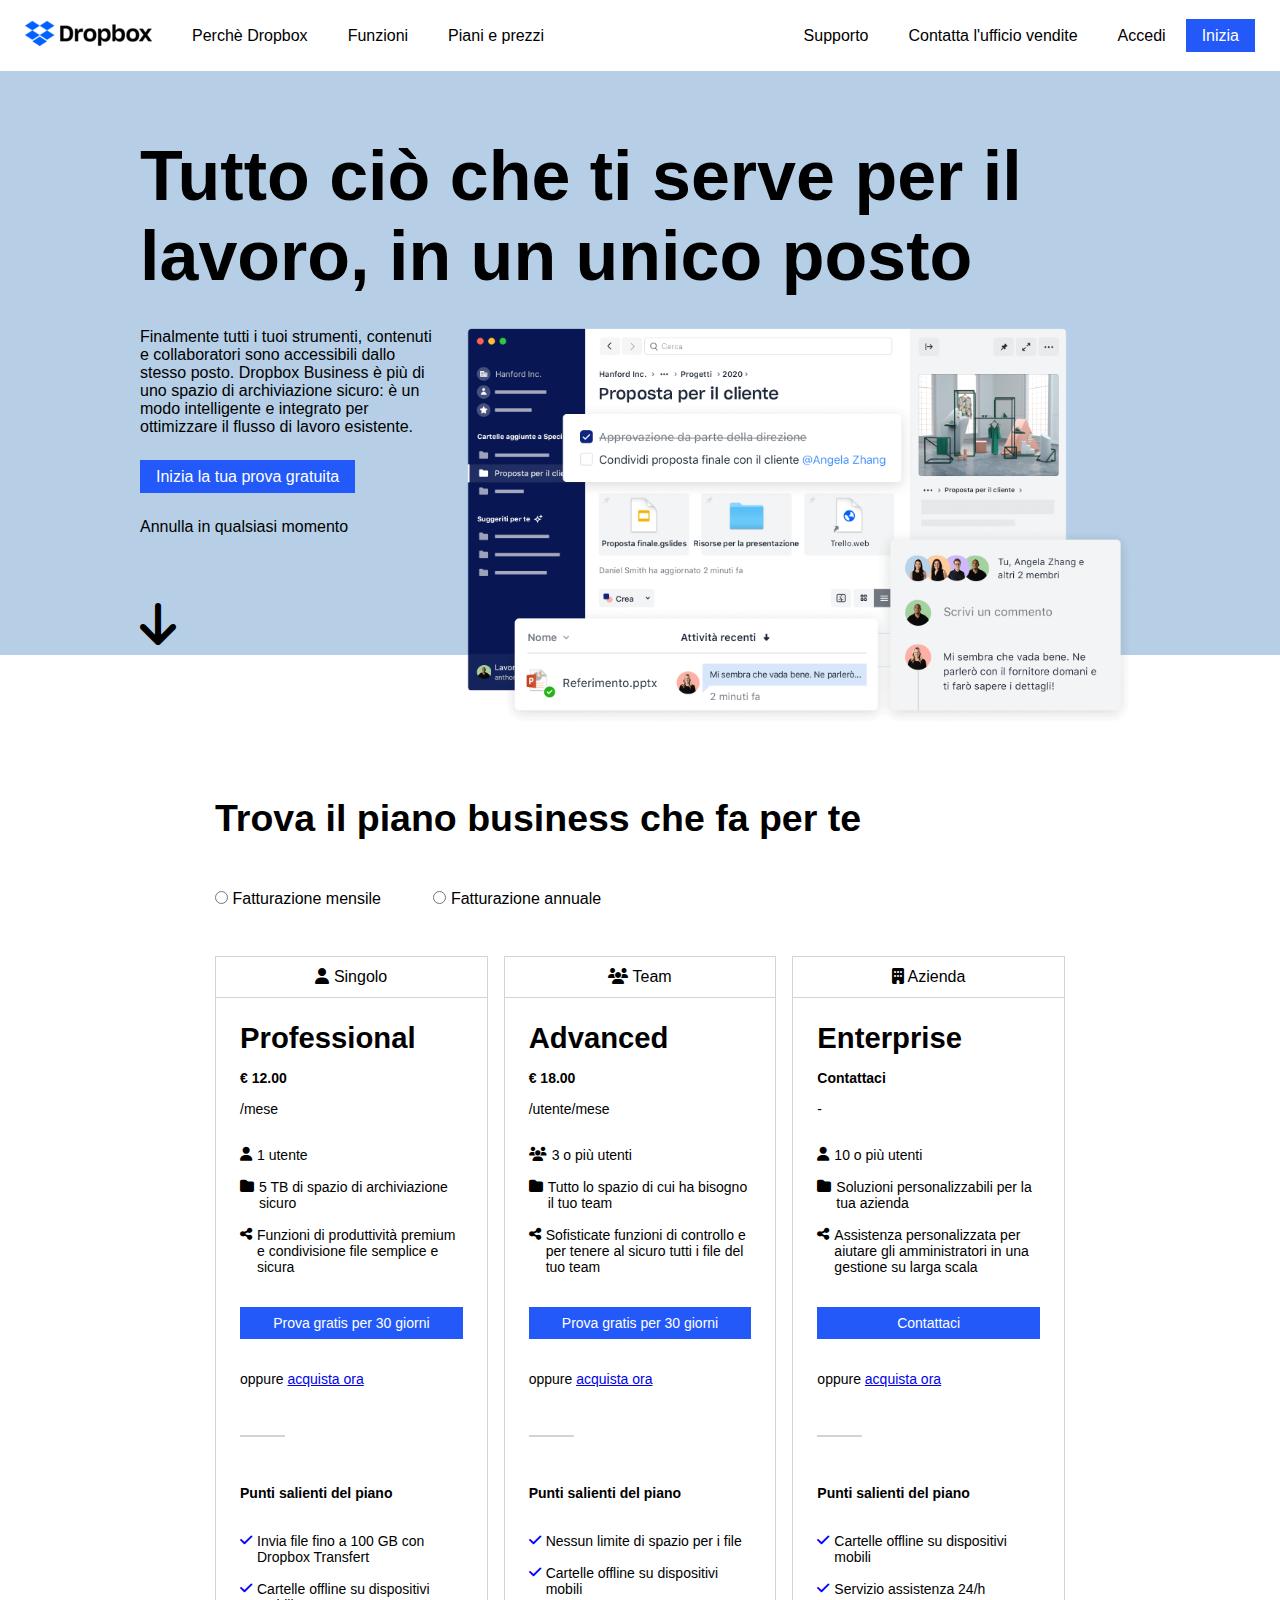
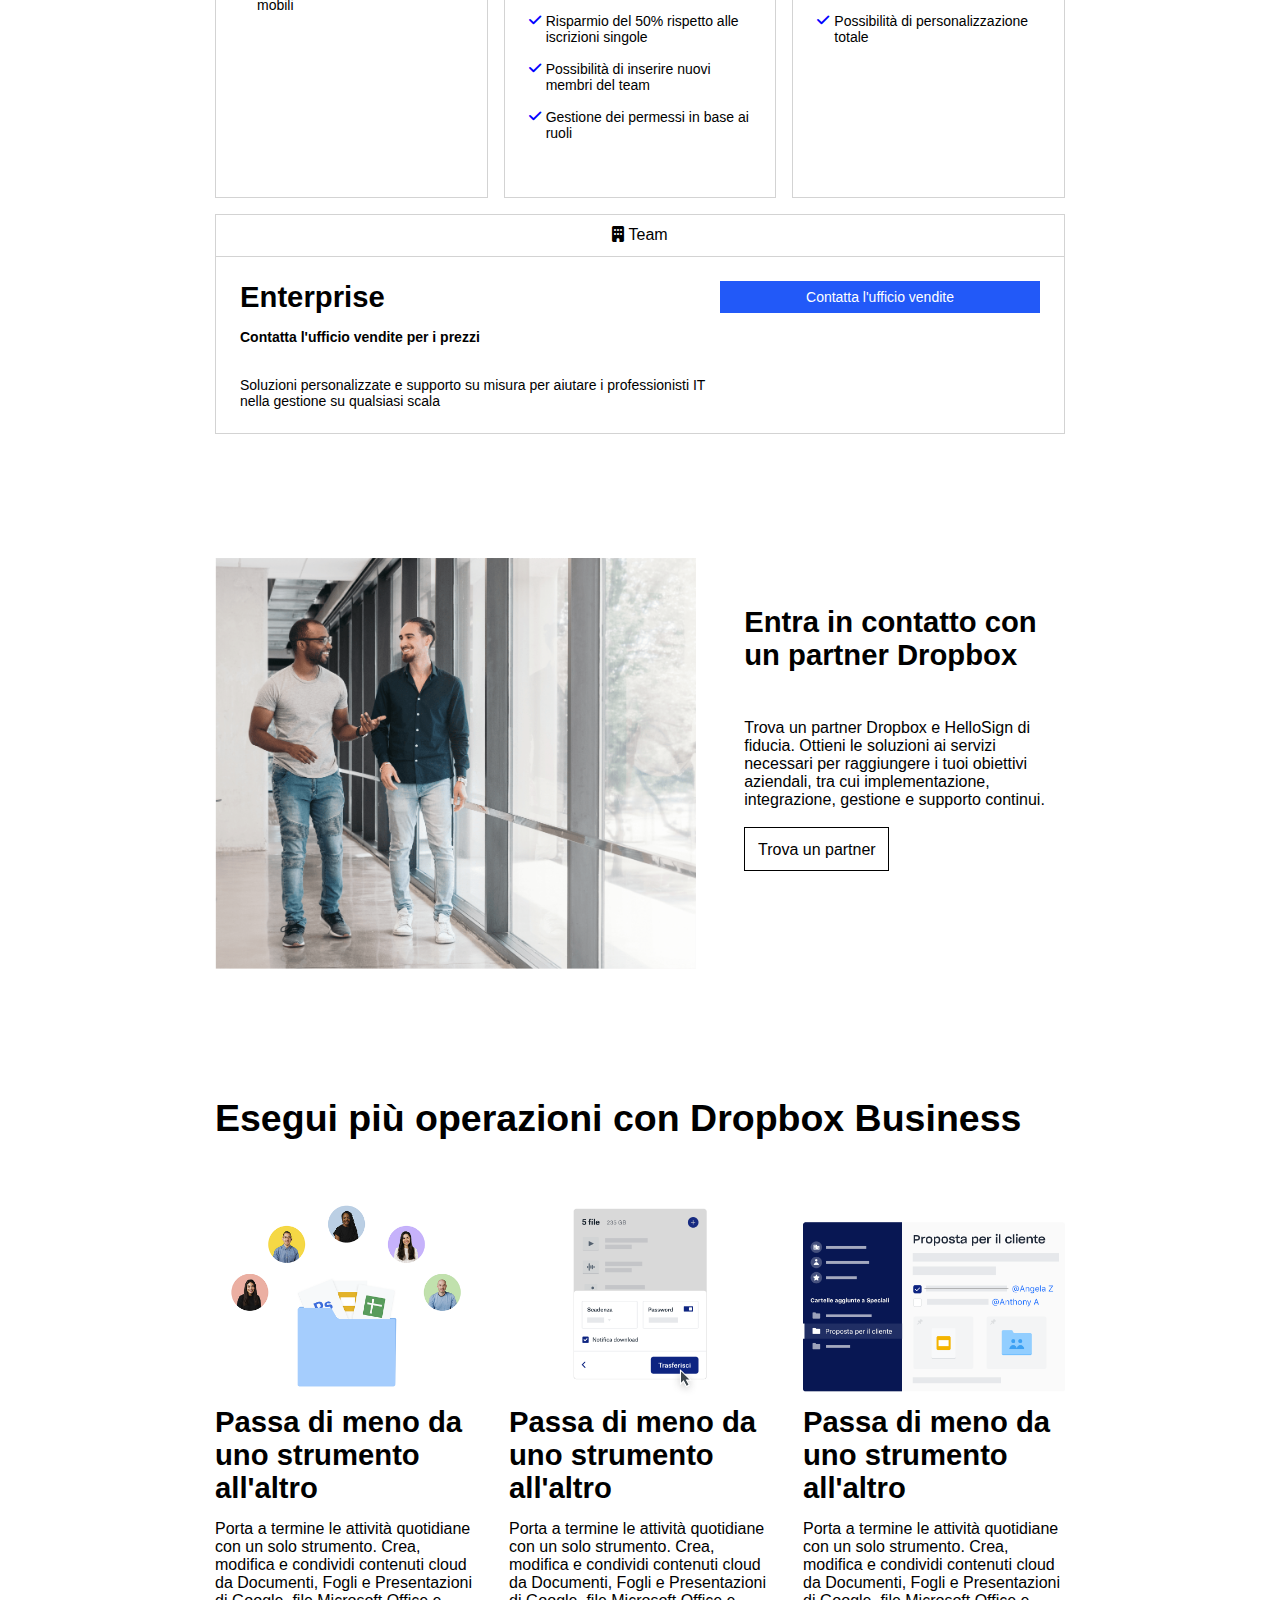
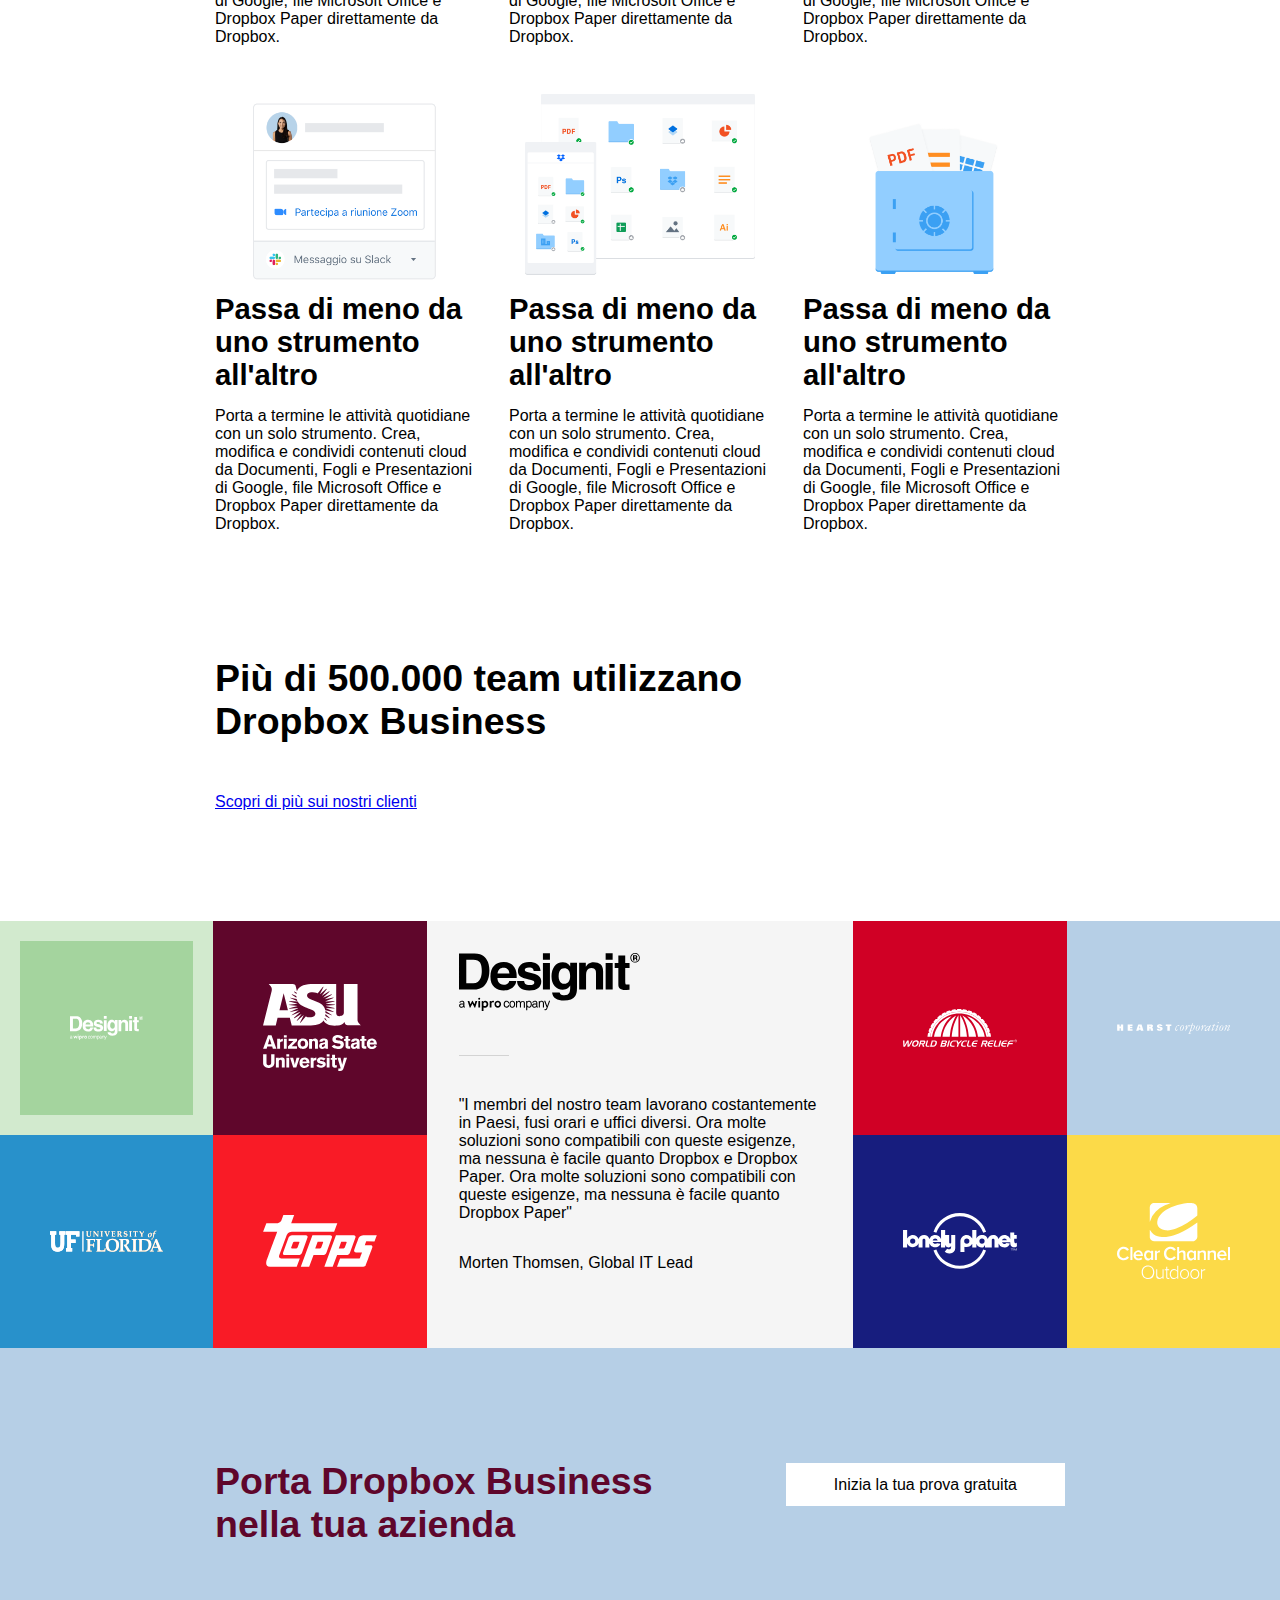
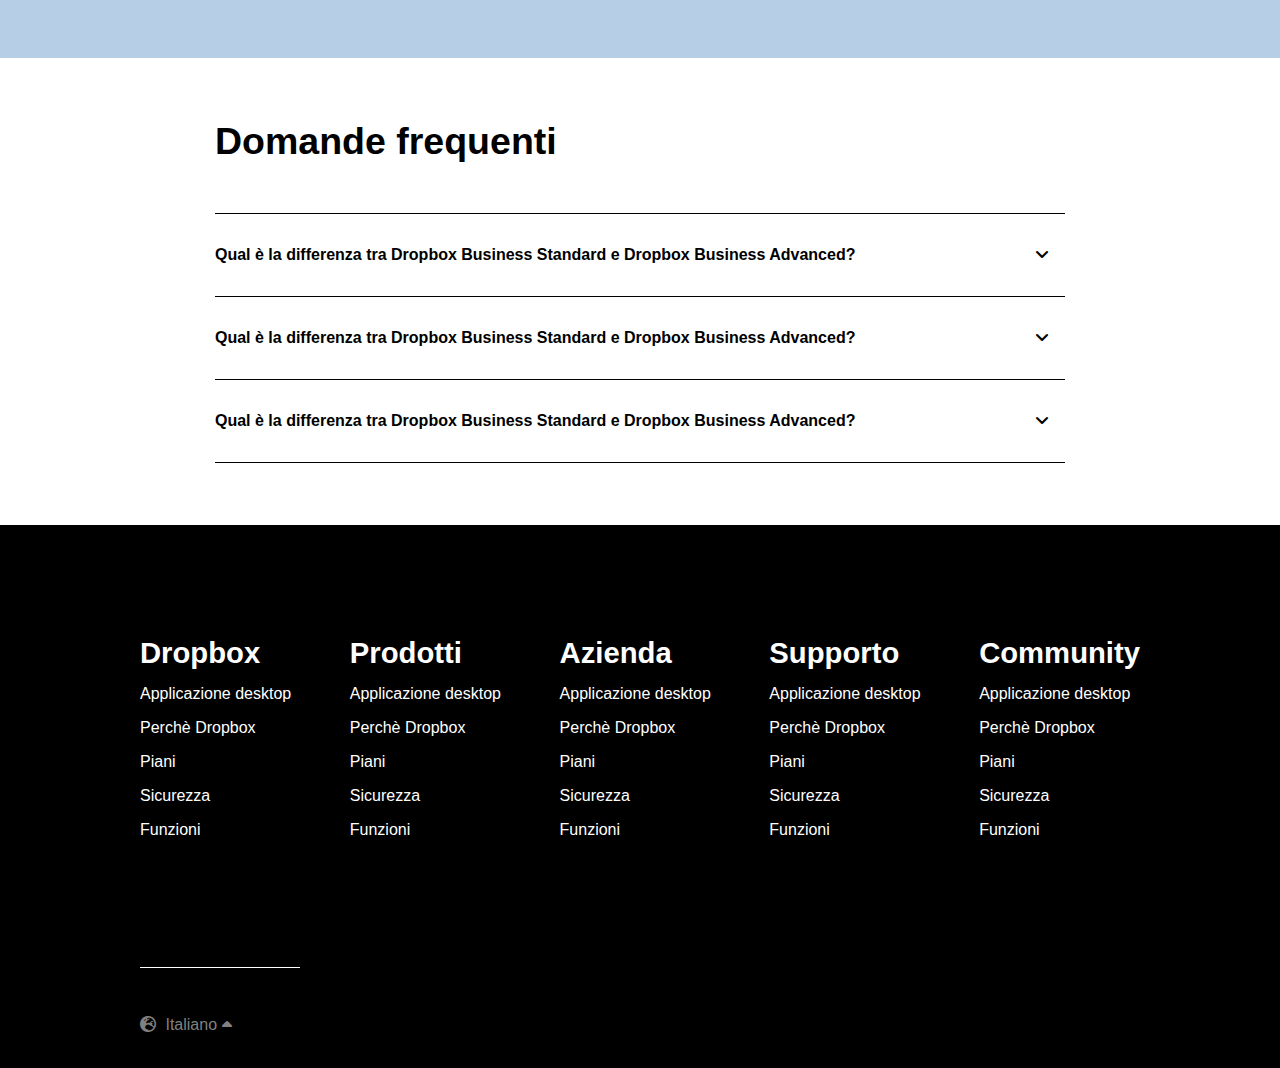
==== bonus.html @ 9b533783 "create bonus add blu button hover effect" ====
<!DOCTYPE html>
<html lang="en">

<head>
    <meta charset="UTF-8">
    <meta http-equiv="X-UA-Compatible" content="IE=edge">
    <meta name="viewport" content="width=device-width, initial-scale=1.0">

    <link rel="stylesheet" href="https://cdnjs.cloudflare.com/ajax/libs/font-awesome/6.1.1/css/all.min.css">
    <link rel="stylesheet" href="css/style.css">
    <link rel="stylesheet" href="css/bonus.css">
    <title>Dropbox</title>
</head>

<body>
    <header>
        <div class="header-container d-flex fixed">
            <div class="header-content-left d-flex">
                <div class="header-logo">
                    <img src="img/logo-small.png" alt="">
                </div>
                <div class="header-link">
                    <ul class="d-flex">
                        <li>
                            <a href="#">Perchè Dropbox</a>
                        </li>

                        <li>
                            <a href="#">Funzioni</a>
                        </li>

                        <li>
                            <a href="#">Piani e prezzi</a>
                        </li>
                    </ul>
                </div>
            </div>

            <div class="header-content-right d-flex">
                <div class="header-link">
                    <ul class="d-flex">
                        <li>
                            <a href="#">Supporto</a>
                        </li>

                        <li>
                            <a href="#">Contatta l'ufficio vendite</a>
                        </li>

                        <li>
                            <a href="#">Accedi</a>
                        </li>

                        <li>
                            <div class="button">
                                <a href="#" class="blue-button">Inizia</a>
                            </div>
                        </li>
                    </ul>
                </div>
            </div>
        </div>
    </header>

    <main>
        <div class="jumbo-section">
            <div class="large-container jumbo-container">
                <div class="jumbo-title">
                    <h1>Tutto ciò che ti serve per il lavoro, in un unico posto</h1>
                </div>

                <div class="jumbo-content d-flex">
                    <div class="col-left col-wide">
                        <img src="img/jumbo.png" alt="">
                    </div>
                    <div class="col-right col-small">
                        <p>Finalmente tutti i tuoi strumenti, contenuti e
                            collaboratori sono accessibili dallo stesso posto.
                            Dropbox Business è più di uno spazio di
                            archiviazione sicuro: è un modo intelligente e
                            integrato per ottimizzare il flusso di lavoro
                            esistente.</p>

                        <div class="button button-padding">
                            <a href="#" class="blue-button">Inizia la tua prova gratuita</a>
                        </div>

                        <span>Annulla in qualsiasi momento</span>

                        <div class="down-arrow">
                            <i class="fa-solid fa-arrow-down fa-3x"></i>
                        </div>
                    </div>
                </div>
            </div>
        </div>

        <!-- four colum section -->
        <div class="section">
            <div class="container">
                <div class="section-title">
                    <h2>Trova il piano business che fa per te</h2>
                </div>

                <div class="section-radio">
                    <input type="radio" name="billing">
                    <span>Fatturazione mensile</span>

                    <input type="radio" name="billing">
                    <span>Fatturazione annuale</span>
                </div>

                <div class="section-content d-flex col-gap-1 wrap">
                    <!-- first column -->
                    <div class="col col-3">
                        <div class="card">
                            <div class="col-header">
                                <i class="fa-solid fa-user"></i>
                                <span>Singolo</span>
                            </div>

                            <div class="col-content">

                                <div class="col-title">
                                    <h3>Professional</h3>
                                </div>

                                <div class="col-price">
                                    <span><strong>€ 12.00</strong></span>
                                </div>

                                <div class="col-term">
                                    <span>/mese</span>
                                </div>

                                <div class="col-list">
                                    <ul>
                                        <li>
                                            <i class="fa-solid fa-user"></i>
                                            <span>1 utente</span>
                                        </li>

                                        <li>
                                            <i class="fa-solid fa-folder"></i>
                                            <span>5 TB di spazio di archiviazione sicuro</span>
                                        </li>

                                        <li>
                                            <i class="fa-solid fa-share-nodes"></i>
                                            <span>Funzioni di produttività premium e condivisione file semplice e
                                                sicura</span>
                                        </li>
                                    </ul>
                                </div>

                                <div class="button button-padding">
                                    <a href="#" class="blue-button">Prova gratis per 30 giorni</a>
                                </div>

                                <div class="col-link">
                                    <span>oppure</span>
                                    <a href="#">acquista ora</a>
                                </div>

                                <div class="col-rule"></div>

                                <div class="col-subtitle">
                                    <h4>Punti salienti del piano</h4>
                                </div>

                                <div class="col-list">
                                    <ul>
                                        <li>
                                            <i class="fa-solid fa-check"></i>
                                            Invia file fino a 100 GB con Dropbox Transfert
                                        </li>

                                        <li>
                                            <i class="fa-solid fa-check"></i>
                                            Cartelle offline su dispositivi mobili
                                        </li>
                                    </ul>
                                </div>
                            </div>
                        </div>
                    </div>

                    <!-- second colum -->
                    <div class="col col-3">
                        <div class="card">
                            <div class="col-header">
                                <i class="fa-solid fa-users"></i>
                                <span>Team</span>
                            </div>

                            <div class="col-content">

                                <div class="col-title">
                                    <h3>Advanced</h3>
                                </div>

                                <div class="col-price">
                                    <span><strong>€ 18.00</strong></span>
                                </div>

                                <div class="col-term">
                                    <span>/utente/mese</span>
                                </div>

                                <div class="col-list">
                                    <ul>
                                        <li>
                                            <i class="fa-solid fa-users"></i>
                                            <span>3 o più utenti</span>
                                        </li>

                                        <li>
                                            <i class="fa-solid fa-folder"></i>
                                            <span>Tutto lo spazio di cui ha bisogno il tuo team</span>
                                        </li>

                                        <li>
                                            <i class="fa-solid fa-share-nodes"></i>
                                            <span>Sofisticate funzioni di controllo e per tenere al sicuro tutti i file
                                                del
                                                tuo team</span>
                                        </li>
                                    </ul>
                                </div>

                                <div class="button button-padding">
                                    <a href="#" class="blue-button">Prova gratis per 30 giorni</a>
                                </div>

                                <div class="col-link">
                                    <span>oppure</span>
                                    <a href="#">acquista ora</a>
                                </div>

                                <div class="col-rule"></div>

                                <div class="col-subtitle">
                                    <h4>Punti salienti del piano</h4>
                                </div>

                                <div class="col-list">
                                    <ul>
                                        <li>
                                            <i class="fa-solid fa-check"></i>
                                            <span>Nessun limite di spazio per i file</span>
                                        </li>

                                        <li>
                                            <i class="fa-solid fa-check"></i>
                                            <span>Cartelle offline su dispositivi mobili</span>
                                        </li>

                                        <li>
                                            <i class="fa-solid fa-check"></i>
                                            <span>Risparmio del 50% rispetto alle iscrizioni singole</span>
                                        </li>

                                        <li>
                                            <i class="fa-solid fa-check"></i>
                                            <span>Possibilità di inserire nuovi membri del team</span>
                                        </li>

                                        <li>
                                            <i class="fa-solid fa-check"></i>
                                            <span>Gestione dei permessi in base ai ruoli</span>
                                        </li>
                                    </ul>
                                </div>
                            </div>
                        </div>
                    </div>

                    <!-- third column -->
                    <div class="col col-3">
                        <div class="card">
                            <div class="col-header">
                                <i class="fa-solid fa-building"></i>
                                <span>Azienda</span>
                            </div>

                            <div class="col-content">

                                <div class="col-title">
                                    <h3>Enterprise</h3>
                                </div>

                                <div class="col-price">
                                    <span><strong>Contattaci</strong></span>
                                </div>

                                <div class="col-term">
                                    <span>-</span>
                                </div>

                                <div class="col-list">
                                    <ul>
                                        <li>
                                            <i class="fa-solid fa-user"></i>
                                            <span>10 o più utenti</span>
                                        </li>

                                        <li>
                                            <i class="fa-solid fa-folder"></i>
                                            <span>Soluzioni personalizzabili per la tua azienda</span>
                                        </li>

                                        <li>
                                            <i class="fa-solid fa-share-nodes"></i>
                                            <span>Assistenza personalizzata per aiutare gli amministratori in una
                                                gestione
                                                su larga scala </span>
                                        </li>
                                    </ul>
                                </div>

                                <div class="button button-padding">
                                    <a href="#" class="blue-button">Contattaci</a>
                                </div>

                                <div class="col-link">
                                    <span>oppure</span>
                                    <a href="#">acquista ora</a>
                                </div>

                                <div class="col-rule"></div>

                                <div class="col-subtitle">
                                    <h4>Punti salienti del piano</h4>
                                </div>

                                <div class="col-list">
                                    <ul>
                                        <li>
                                            <i class="fa-solid fa-check"></i>
                                            <span>Cartelle offline su dispositivi mobili</span>
                                        </li>

                                        <li>
                                            <i class="fa-solid fa-check"></i>
                                            <span>Servizio assistenza 24/h</span>
                                        </li>

                                        <li>
                                            <i class="fa-solid fa-check"></i>
                                            <span>Possibilità di personalizzazione totale</span>
                                        </li>
                                    </ul>
                                </div>
                            </div>
                        </div>
                    </div>

                    <!-- fourth column -->
                    <div class="col">
                        <div class="card">
                            <div class="col-header">
                                <i class="fa-solid fa-building"></i>
                                <span>Team</span>
                            </div>

                            <div class="col-content d-flex">
                                <div class="col-left">
                                    <div class="col-title">
                                        <h3>Enterprise</h3>
                                    </div>

                                    <div class="col-subtitle">
                                        <h4>Contatta l'ufficio vendite per i prezzi</h4>
                                    </div>

                                    <div class=" col-paragraph">
                                        <p>Soluzioni personalizzate e supporto su misura per aiutare i professionisti IT nella gestione su qualsiasi scala</p>
                                    </div>
                                </div>
                                <div class="col-right">
                                    <div class="button">
                                        <a href="#" class="blue-button">Contatta l'ufficio vendite</a>
                                    </div>
                                </div>
                            </div>
                        </div>
                    </div>
                </div>
            </div>
        </div>

        <!-- find partner section -->
        <div class="section">
            <div class="container d-flex gap-3">
                <div class="col-left">
                    <img src="img/partner.png" alt="">
                </div>

                <div class="col-right col-padding">
                    <div class="col-title">
                        <h3>Entra in contatto con un partner Dropbox</h3>
                    </div>

                    <p>
                        Trova un partner Dropbox e HelloSign
                        di fiducia. Ottieni le soluzioni ai servizi
                        necessari per raggiungere i tuoi obiettivi
                        aziendali, tra cui implementazione,
                        integrazione, gestione e supporto
                        continui.
                    </p>

                    <div class="button">
                        <a href="#" class="white-button border-button">Trova un partner</a>
                    </div>

                </div>
            </div>
        </div>

        <!-- six column section -->
        <div class="section">
            <div class="container">
                <div class="section-title">
                    <h2>Esegui più operazioni con Dropbox Business</h2>
                </div>

                <div class="section-content d-flex col-gap-2 wrap">
                    <div class="col col-3">
                        <div class="col-img">
                            <img src="img/business-feature-switching-tools.png" alt="">
                        </div>

                        <div class="col-title">
                            <h3>Passa di meno da uno strumento all'altro</h3>
                        </div>

                        <div class="col-paragraph">
                            <p>Porta a termine le attività quotidiane
                                con un solo strumento. Crea, modifica e
                                condividi contenuti cloud da
                                Documenti, Fogli e Presentazioni di
                                Google, file Microsoft Office e Dropbox
                                Paper direttamente da Dropbox.</p>
                        </div>
                    </div>

                    <div class="col col-3">
                        <div class="col-img">
                            <img src="img/business-feature-send-files-it.png" alt="">
                        </div>

                        <div class="col-title">
                            <h3>Passa di meno da uno strumento all'altro</h3>
                        </div>

                        <div class="col-paragraph">
                            <p>Porta a termine le attività quotidiane
                                con un solo strumento. Crea, modifica e
                                condividi contenuti cloud da
                                Documenti, Fogli e Presentazioni di
                                Google, file Microsoft Office e Dropbox
                                Paper direttamente da Dropbox.</p>
                        </div>
                    </div>

                    <div class="col col-3">
                        <div class="col-img">
                            <img src="img/business-feature-coordinate-it.png" alt="">
                        </div>

                        <div class="col-title">
                            <h3>Passa di meno da uno strumento all'altro</h3>
                        </div>

                        <div class="col-paragraph">
                            <p>Porta a termine le attività quotidiane
                                con un solo strumento. Crea, modifica e
                                condividi contenuti cloud da
                                Documenti, Fogli e Presentazioni di
                                Google, file Microsoft Office e Dropbox
                                Paper direttamente da Dropbox.</p>
                        </div>
                    </div>

                    <div class="col col-3">
                        <div class="col-img">
                            <img src="img/business-feature-integrations-it.png" alt="">
                        </div>

                        <div class="col-title">
                            <h3>Passa di meno da uno strumento all'altro</h3>
                        </div>

                        <div class="col-paragraph">
                            <p>Porta a termine le attività quotidiane
                                con un solo strumento. Crea, modifica e
                                condividi contenuti cloud da
                                Documenti, Fogli e Presentazioni di
                                Google, file Microsoft Office e Dropbox
                                Paper direttamente da Dropbox.</p>
                        </div>
                    </div>

                    <div class="col col-3">
                        <div class="col-img">
                            <img src="img/business-feature-multi-device.png" alt="">
                        </div>
    
                        <div class="col-title">
                            <h3>Passa di meno da uno strumento all'altro</h3>
                        </div>
    
                        <div class="col-paragraph">
                            <p>Porta a termine le attività quotidiane
                                con un solo strumento. Crea, modifica e
                                condividi contenuti cloud da
                                Documenti, Fogli e Presentazioni di
                                Google, file Microsoft Office e Dropbox
                                Paper direttamente da Dropbox.</p>
                        </div>
                    </div>

                    <div class="col col-3">
                        <div class="col-img">
                            <img src="img/business-feature-security.png" alt="">
                        </div>
    
                        <div class="col-title">
                            <h3>Passa di meno da uno strumento all'altro</h3>
                        </div>
    
                        <div class="col-paragraph">
                            <p>Porta a termine le attività quotidiane
                                con un solo strumento. Crea, modifica e
                                condividi contenuti cloud da
                                Documenti, Fogli e Presentazioni di
                                Google, file Microsoft Office e Dropbox
                                Paper direttamente da Dropbox.</p>
                        </div>
                    </div>
                </div>
            </div>
        </div>

        <!-- only title section -->
        <div class="section">
            <div class="container d-flex">
                <div class="col-left col-wide">
                    <div class="section-title">
                        <h2>Più di 500.000 team utilizzano Dropbox Business</h2>
                    </div>

                    <div class="col-link">
                        <a href="#">Scopri di più sui nostri clienti</a>
                    </div>
                </div>

                <div class="col-right col-small"></div>                
            </div>
        </div>

        <!-- partner section -->
        <div class="partner-section d-flex">
            <div class="col partners-col">
                <div class="partners-grid d-flex wrap">
                    <div class="partner d-flex green bord-lightgreen">
                        <img src="img/designit.svg" alt="">
                    </div>

                    <div class="partner d-flex brown">
                        <img src="img/arizona_state_university.svg" alt="">
                    </div>

                    <div class="partner d-flex ciano">
                        <img src="img/university_of_florida.svg" alt="">
                    </div>

                    <div class="partner d-flex red">
                        <img src="img/topps.svg" alt="">
                    </div>
                </div>
            </div>

            <div class="col">
                <div class="info-partner">
                    <img src="img/designit.svg" alt="">

                    <div class="info-rule"></div>

                    <p>"I membri del nostro team lavorano costantemente in Paesi, fusi orari e
                        uffici diversi. Ora molte soluzioni sono compatibili con queste esigenze,
                        ma nessuna è facile quanto Dropbox e Dropbox Paper. Ora molte
                        soluzioni sono compatibili con queste esigenze, ma nessuna è facile
                        quanto Dropbox Paper"
                    </p>

                    <span>Morten Thomsen, Global IT Lead</span>
                </div>

                
            </div>

            <div class="col partners-col">
                <div class="partners-grid d-flex wrap">
                    <div class="partner d-flex darkred">
                        <img src="img/world_bicycle_relief.svg" alt="">
                    </div>

                    <div class="partner d-flex bg-blue">
                        <img src="img/hearst_corp.svg" alt="">
                    </div>

                    <div class="partner d-flex blue">
                        <img src="img/lonely_planet.svg" alt="">
                    </div>

                    <div class="partner d-flex yellow">
                        <img src="img/clear_channel.svg" alt="">
                    </div>
                </div>
            </div>
        </div>

        <!-- free trial section -->
        <div class="section bg-blue">
            <div class="container d-flex col-baseline">
                <div class="col-left">
                    <div class="section-title special">
                        <h2>Porta Dropbox Business nella tua azienda</h2>
                    </div>
                </div>

                <div class="col-right">
                    <div class="button float">
                        <a href="#" class="white-button extra-padding">Inizia la tua prova gratuita</a>
                    </div>
                </div>
            </div>
        </div>

        <!-- question section -->
        <div class="section">
            <div class="container">
                <div class="section-title">
                    <h2>Domande frequenti</h2>
                </div>

                <div class="question-container">
                    <div class="question d-flex">
                        <p><strong>Qual è la differenza tra Dropbox Business Standard e Dropbox Business Advanced?</strong></p>
                        <div class="small-arrow">
                            <i class="fa-solid fa-angle-down"></i>
                        </div>
                    </div>

                    <div class="question d-flex">
                        <p><strong>Qual è la differenza tra Dropbox Business Standard e Dropbox Business Advanced?</strong></p>
                        <div class="small-arrow">
                            <i class="fa-solid fa-angle-down"></i>
                        </div>
                    </div>

                    <div class="question d-flex">
                        <p><strong>Qual è la differenza tra Dropbox Business Standard e Dropbox Business Advanced?</strong></p>
                        <div class="small-arrow">
                            <i class="fa-solid fa-angle-down"></i>
                        </div>
                    </div>
                    
                </div>
            </div>
        </div>
    </main>

    <footer>
        <div class="section footer-section">
            <div class="large-container">
                <div class="footer-content d-flex">
                    <div class="foot-col ">
                        <div class="col-title">
                            <h3>Dropbox</h3>
                        </div>

                        <div class="col-list">
                            <ul>
                                <li>
                                    <a href="#">Applicazione desktop</a>
                                </li>

                                <li>
                                    <a href="#">Perchè Dropbox</a>
                                </li>

                                <li>
                                    <a href="#">Piani</a>
                                </li>

                                <li>
                                    <a href="#">Sicurezza</a>
                                </li>

                                <li>
                                    <a href="#">Funzioni</a>
                                </li>
                            </ul>
                        </div>
                    </div>

                    <div class="foot-col">
                        <div class="col-title">
                            <h3>Prodotti</h3>
                        </div>

                        <div class="col-list">
                            <ul>
                                <li>
                                    <a href="#">Applicazione desktop</a>
                                </li>

                                <li>
                                    <a href="#">Perchè Dropbox</a>
                                </li>

                                <li>
                                    <a href="#">Piani</a>
                                </li>

                                <li>
                                    <a href="#">Sicurezza</a>
                                </li>

                                <li>
                                    <a href="#">Funzioni</a>
                                </li>
                            </ul>
                        </div>
                    </div>

                    <div class="foot-col">
                        <div class="col-title">
                            <h3>Azienda</h3>
                        </div>

                        <div class="col-list">
                            <ul>
                                <li>
                                    <a href="#">Applicazione desktop</a>
                                </li>

                                <li>
                                    <a href="#">Perchè Dropbox</a>
                                </li>

                                <li>
                                    <a href="#">Piani</a>
                                </li>

                                <li>
                                    <a href="#">Sicurezza</a>
                                </li>

                                <li>
                                    <a href="#">Funzioni</a>
                                </li>
                            </ul>
                        </div>
                    </div>

                    <div class="foot-col">
                        <div class="col-title">
                            <h3>Supporto</h3>
                        </div>

                        <div class="col-list">
                            <ul>
                                <li>
                                    <a href="#">Applicazione desktop</a>
                                </li>

                                <li>
                                    <a href="#">Perchè Dropbox</a>
                                </li>

                                <li>
                                    <a href="#">Piani</a>
                                </li>

                                <li>
                                    <a href="#">Sicurezza</a>
                                </li>

                                <li>
                                    <a href="#">Funzioni</a>
                                </li>
                            </ul>
                        </div>
                    </div>

                    <div class="foot-col">
                        <div class="col-title">
                            <h3>Community</h3>
                        </div>

                        <div class="col-list">
                            <ul>
                                <li>
                                    <a href="#">Applicazione desktop</a>
                                </li>

                                <li>
                                    <a href="#">Perchè Dropbox</a>
                                </li>

                                <li>
                                    <a href="#">Piani</a>
                                </li>

                                <li>
                                    <a href="#">Sicurezza</a>
                                </li>

                                <li>
                                    <a href="#">Funzioni</a>
                                </li>
                            </ul>
                        </div>
                    </div>
                </div>

                <div class="footer-rule"></div>

                <div class="lenguage">
                    <i class="fa-solid fa-earth-europe"></i>
                    <span>Italiano</span>
                    <i class="fa-solid fa-sort-up"></i>
                </div>
            </div>
        </div>
    </footer>
</body>

</html>
---- css/style.css ----
* {
    margin: 0;
    padding: 0;
    box-sizing: border-box;
}

body {
    font-size: 16px;
    font-family: Helvetica, sans-serif;
}

.d-flex {
    display: flex;
}

.gap-3 {
    gap: 3rem;
}

.header-container {
    justify-content: space-between;
    padding: 5px 25px;
    width: 100%;
    background-color: white;
}

.fixed {
    position: fixed;
    z-index: 1;
}

.header-content-left, .header-content-right {
    padding: 16px 0;
    align-items: center;
}

.header-logo {
    padding-right: 20px;
}

.header-link ul {
    list-style: none;
}

.header-link li a {
    text-decoration: none;
    color: black;
    padding: 20px;
}

.button .blue-button {
    background-color: #2259F8;
    padding: .5rem 1rem;
    color: white;
    text-decoration: none;
    text-align: center;
}

.jumbo-section {
    background-color: #B6CFE6;
    padding-top: 40px;
    padding-bottom: 25px;
    margin-bottom: 5rem;
}

.large-container {
    width: 1000px;
    margin: auto;
}

.jumbo-container {
    position: relative;
    top: 6rem;
}

.jumbo-title {
    padding-bottom: 2rem;
    font-size: 35px;
}

.jumbo-content {
    flex-direction: row-reverse;
}

.col-left.col-wide {
    flex-basis: 70%;
}

.jumbo-content img {
    width: 100%;
}

.col-right.col-small {
    flex-basis: 30%;
}

.col-right span {
    display: block;
    padding-bottom: 4rem;
}

.section {
    padding: 2rem 0;
}

.container {
    max-width: 850px;
    margin: auto;
    padding: 30px 0;
}

.section-title {
    padding-bottom: 50px;
    font-size: 25px;
}

.section-radio {
    padding-bottom: 3rem;
}

.section-radio span {
    padding-right: 3rem;
}

.wrap {
    flex-wrap: wrap;
}

.col-gap-1 {
    gap: 1rem;
    --gap: 1rem;
}

.col-gap-2 {
    gap: 2rem;
    --gap: 2rem;
}

.col {
    flex-grow: 1;
}

.col.col-3 {
    flex-basis: calc(100% / 3 - var(--gap));
}

.card {
    border: 1px solid lightgrey;
    height: 100%;
}

.col-header {
    border-bottom: 1px solid lightgrey;
    text-align: center;
    padding: .7rem;
}

.col-content {
    padding: 1.5rem;
    font-size: 14px;
}

.col-title {
    padding-bottom: 15px;
    font-size: 25px;
}

.col-price {
    padding-bottom: 15px;
}

.col-term {
    padding-bottom: 30px;
}

.col-list ul {
    padding-bottom: 2rem;
    list-style: none;
}

.col-list li:last-child{
    padding-bottom: 0;
}

.col-list li {
    padding-bottom: 1rem;
    display: flex;
    gap: 5px;
}

.fa-check {
    color: blue;
}

.button-padding {
    padding-bottom: 2rem;
}

.col .blue-button {
    display: inline-block;
    width: 100%;
}

.col-link {
    padding-bottom: 3rem;
}

.col-rule {
    border: 1px solid lightgrey;
    width: 45px;
    margin-bottom: 3rem;
}

.col-subtitle {
    padding-bottom: 2rem;
}

.col-left img {
    width: 100%;
}

.col-padding {
    padding: 3rem 0;
}

.col-right h3 {
    padding-bottom: 2rem;
}

.col-left {
    flex-basis: 60%;
}

.col-right {
    flex-basis: 40%;
}

.col-right p {
    padding-bottom: 2rem;
}

.white-button {
    background-color: white;
    padding: .8rem;
    text-decoration: none;
    color: black;
}

.border-button {
    border: 1px solid black;
}

.col-img img {
    width: 100%;
}

.partners-col {
    width: calc(100% / 3);
    flex-shrink: 0;
}

.partner {
    flex-basis: calc(100% / 2);
    aspect-ratio: 1/1;
    padding: 50px;
}

.partner img {
    width: 100%;
    filter: invert(1);
    object-fit: contain;
}

.green {
    background-color: #A4D49E;
}

.bord-lightgreen {
    border: 20px solid #D2EACE;
}

.brown {
    background-color: #5F062B;
}

.ciano {
    background-color: #2891CB;
}

.red {
    background-color: #F91B26;
}

.darkred {
    background-color: #D00025;
}

.blue {
    background-color: #171D7E;
}

.yellow {
    background-color: #FCDA48;
}

.special {
    color: #5F062B;
    padding-top: 50px;
}

.bg-blue {
    background-color: #B6CFE6;
}

.info-partner {
    padding: 2rem;
    background-color: #F5F5F5;
    aspect-ratio: 1/1;
    overflow: auto;
}

.info-partner img {
    width: 50%;
}

.info-partner p {
    padding-bottom: 2rem;
}

.info-rule {
    border-bottom: 1px solid lightgrey;
    width: 50px;
    margin: 2.5rem 0;
}

.col-baseline {
    align-items: baseline;
}

.float {
    float: right;
}

.extra-padding {
    padding-left: 3rem;
    padding-right: 3rem;
}

.question-container {
    border-top: 1px solid black;
}

.question {
    justify-content: space-between;
    padding: 2rem 0;
    border-bottom: 1px solid black;
}

.small-arrow {
    text-align: center;
    padding: 0 1rem;
}

.footer-section {
    background-color: #000000;
    color: white;
    padding-top: 7rem;
}

.footer-content {
    justify-content: space-between;
    padding-bottom: 3rem;
}

.col-list a {
    text-decoration: none;
    color: white;
}

.footer-rule {
    height: 1px;
    width: 10rem;
    border-bottom: 1px solid white;
    margin: 3rem 0;
}

.lenguage {
    color: grey;
}

.fa-earth-europe {
    padding-right: 5px;
}

.fa-sort-up {
    vertical-align: sub;
}
---- css/bonus.css ----
.blue-button:hover {
    background-color: #527bf7;
}
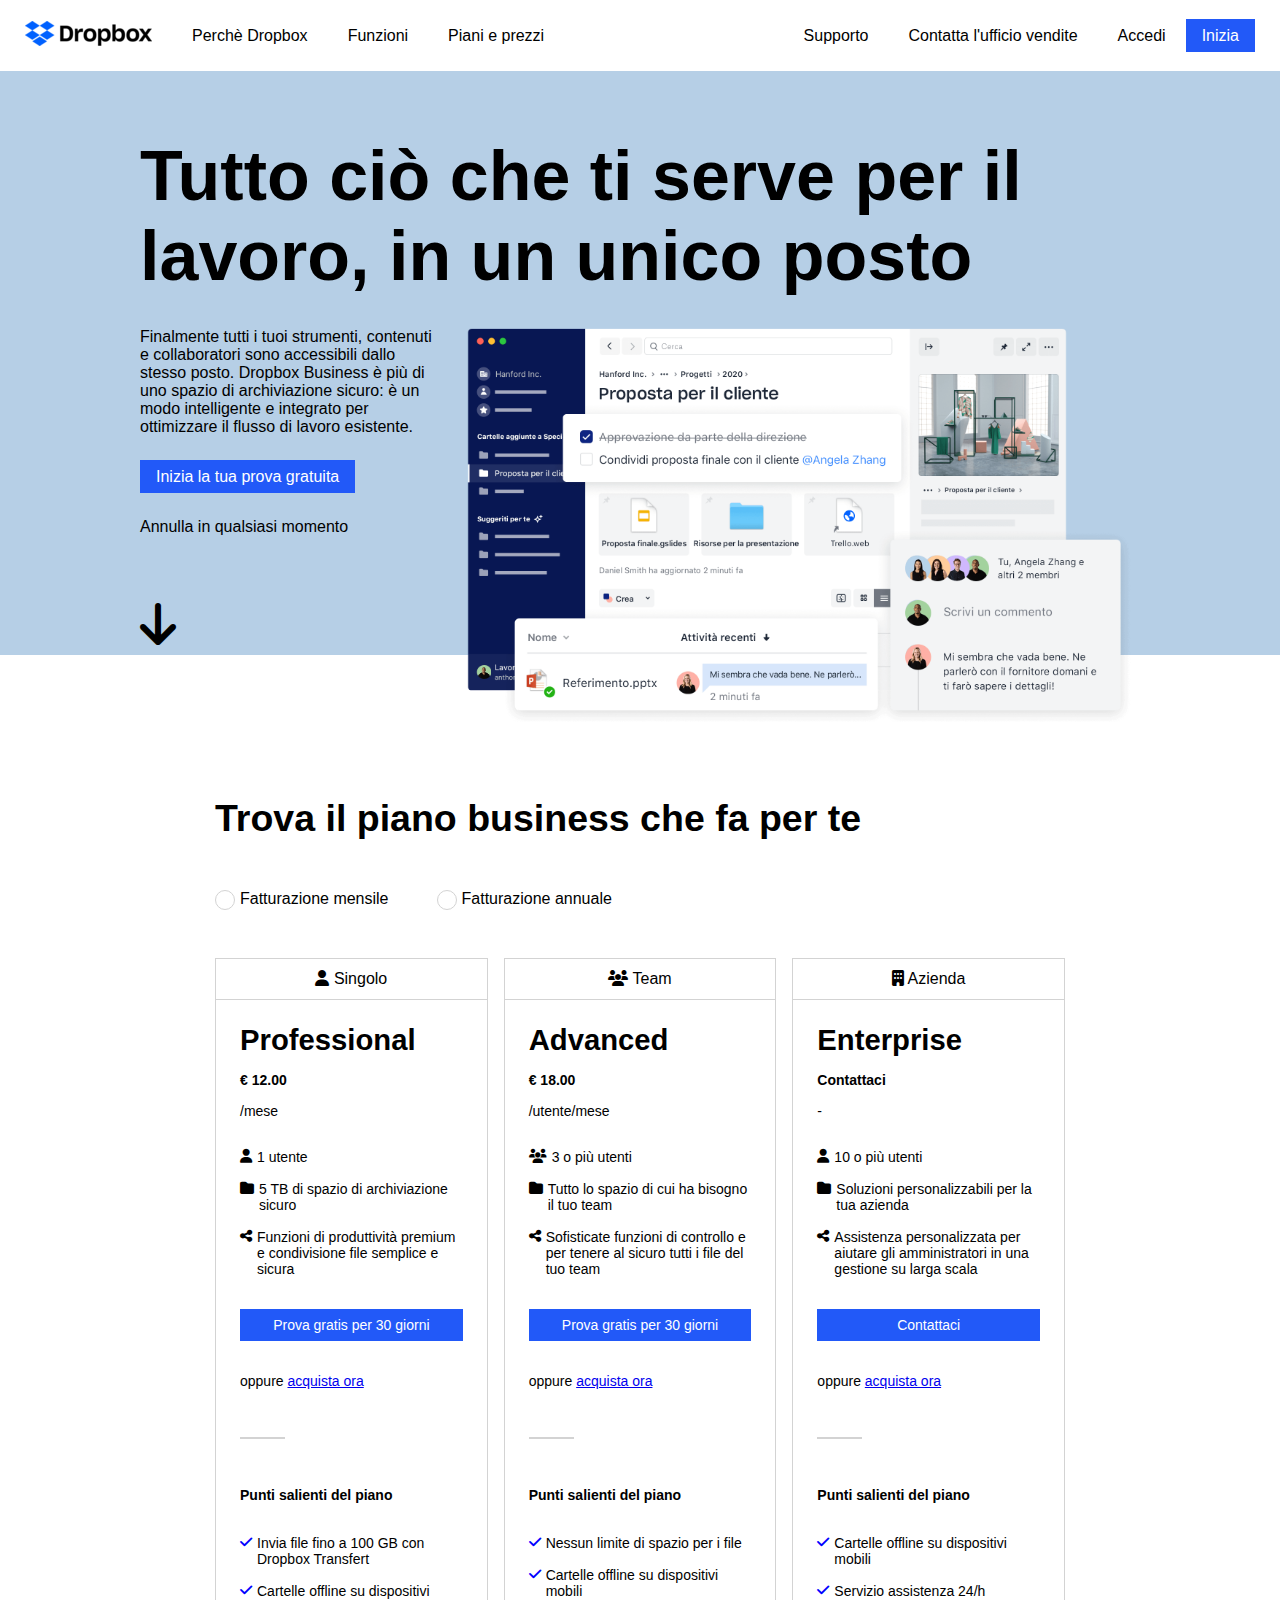
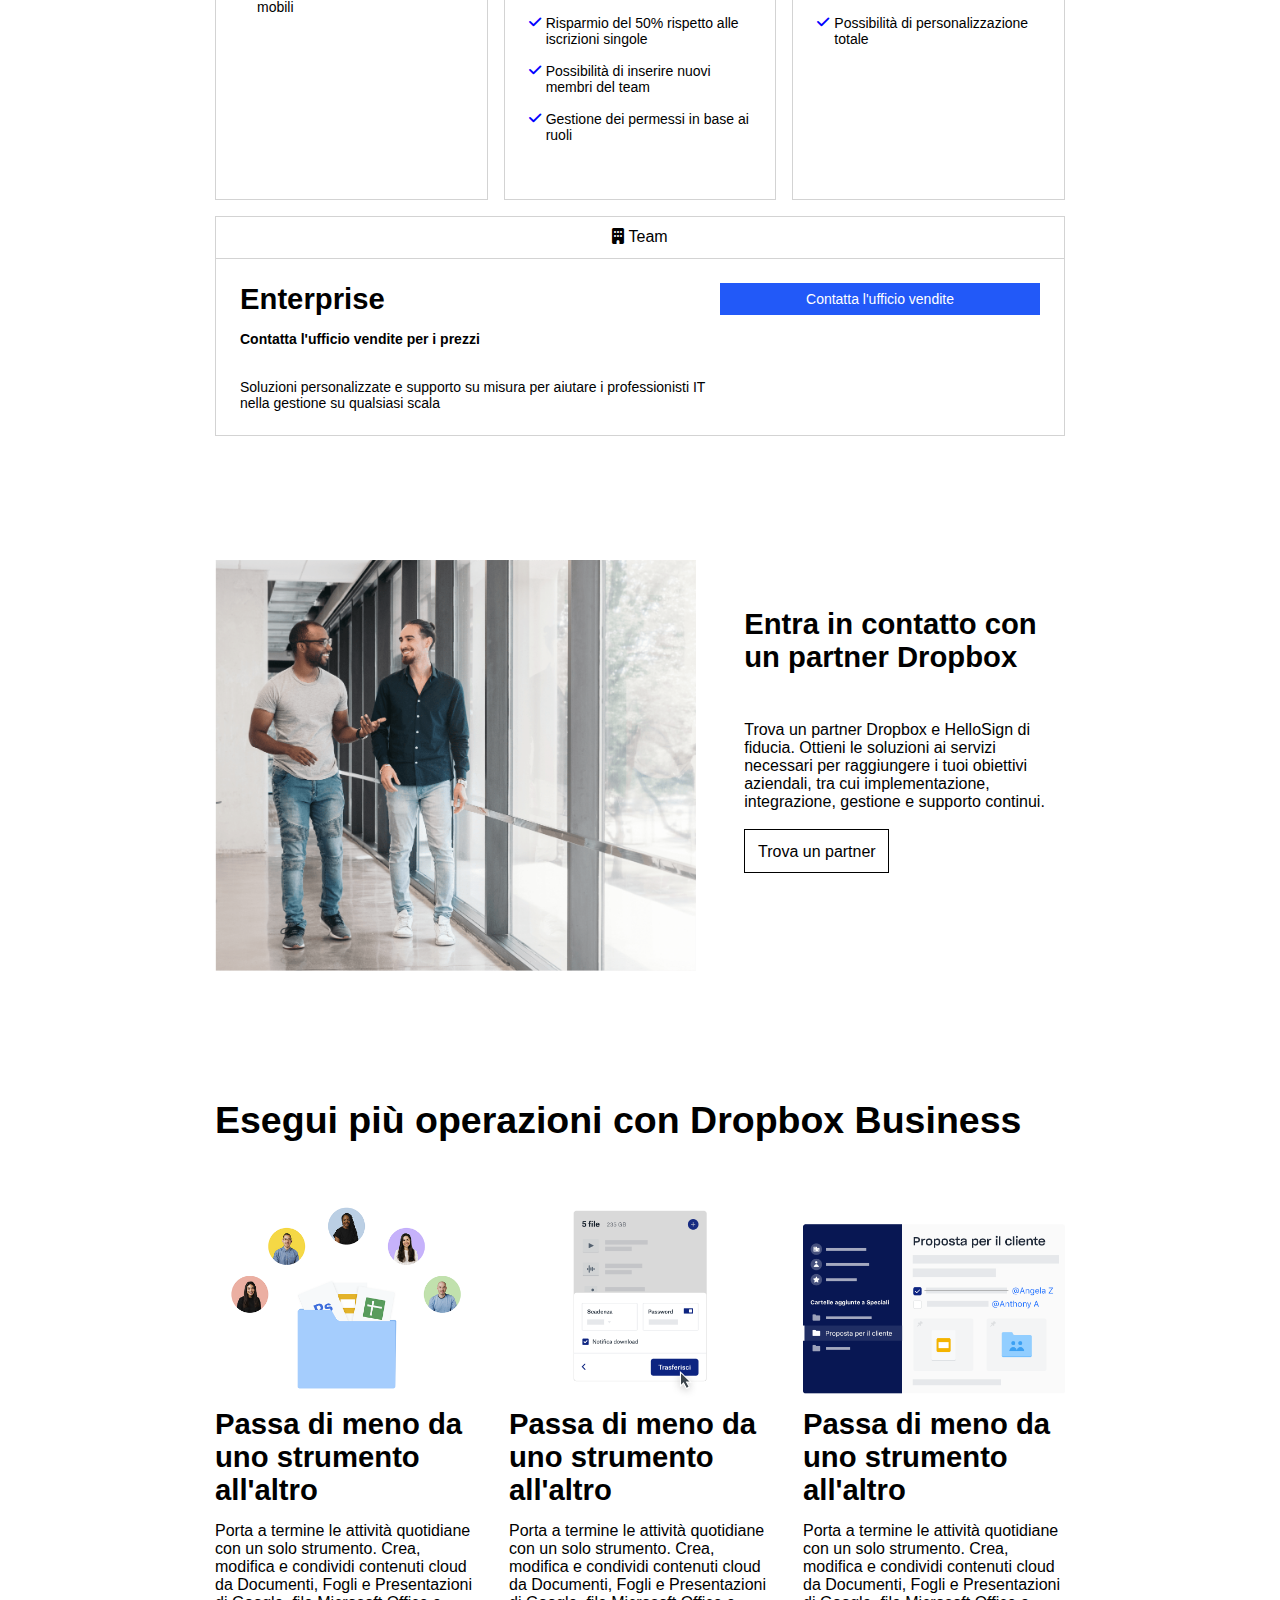
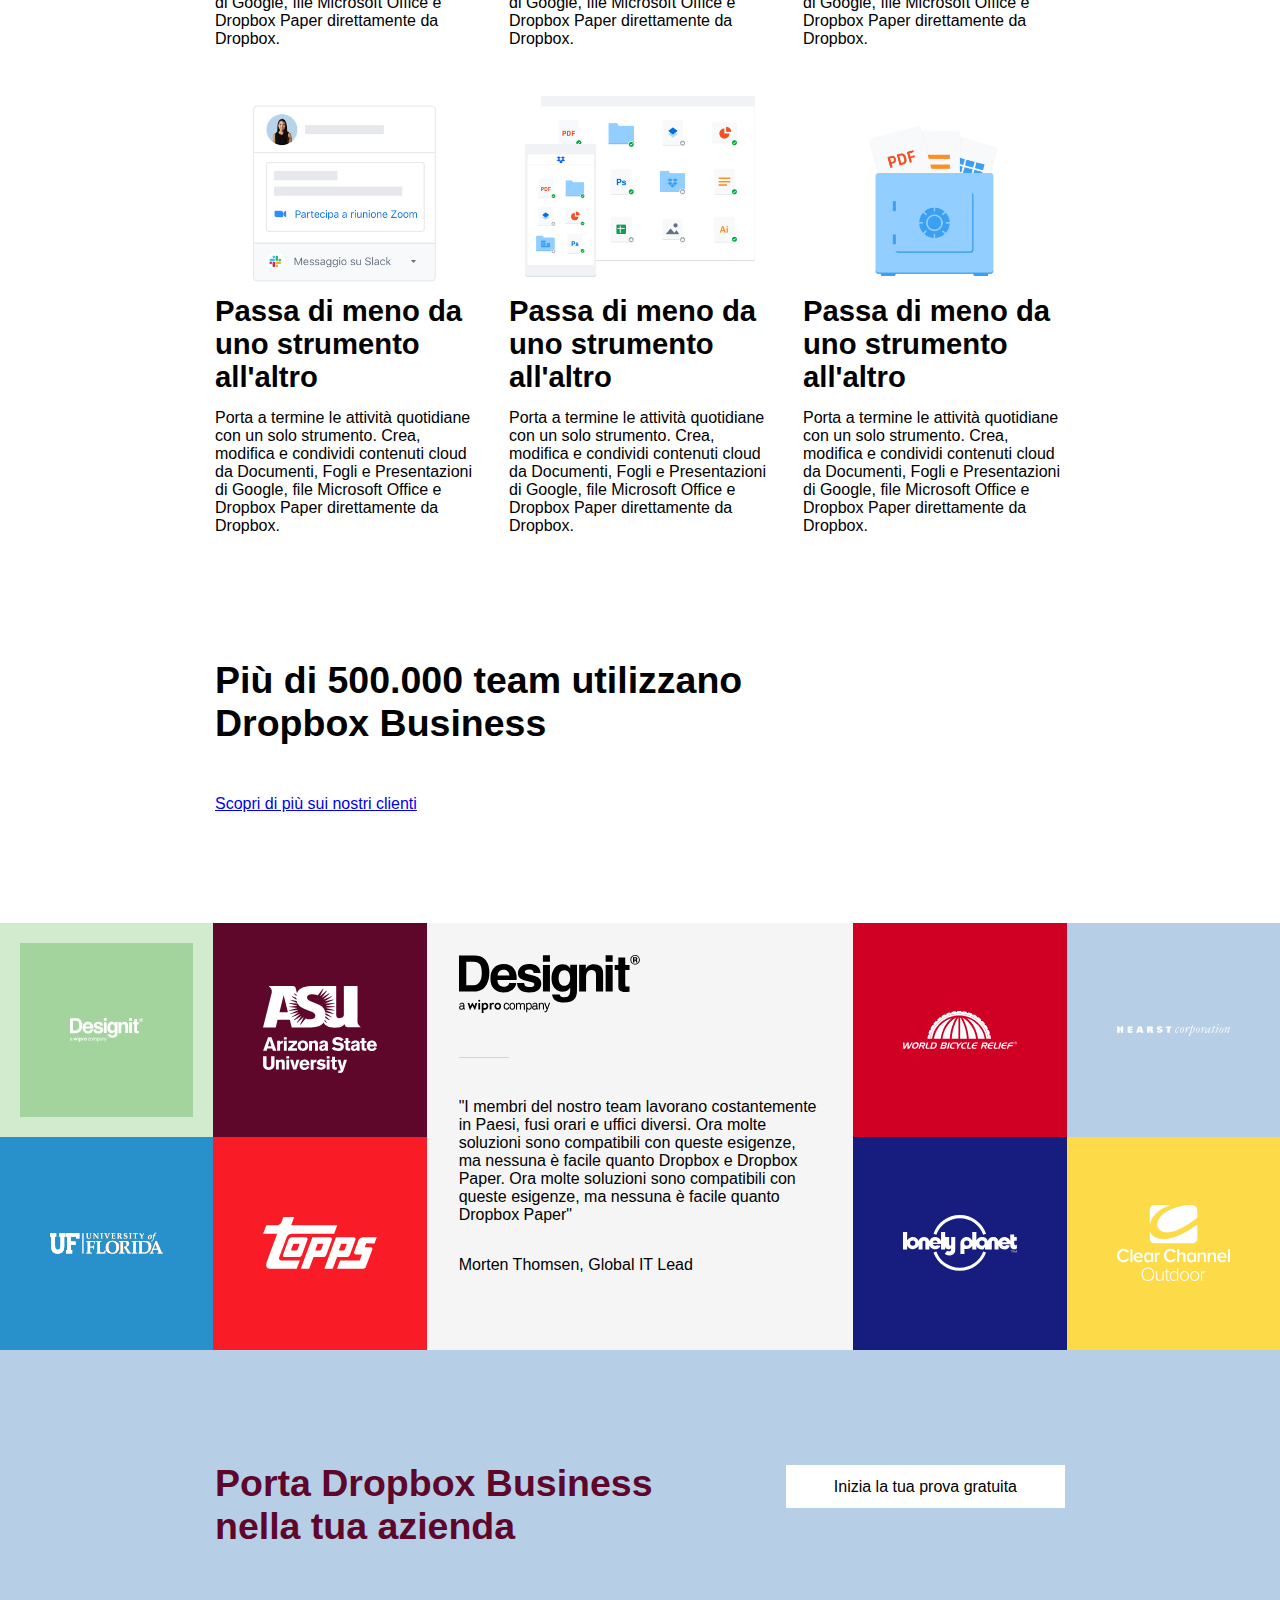
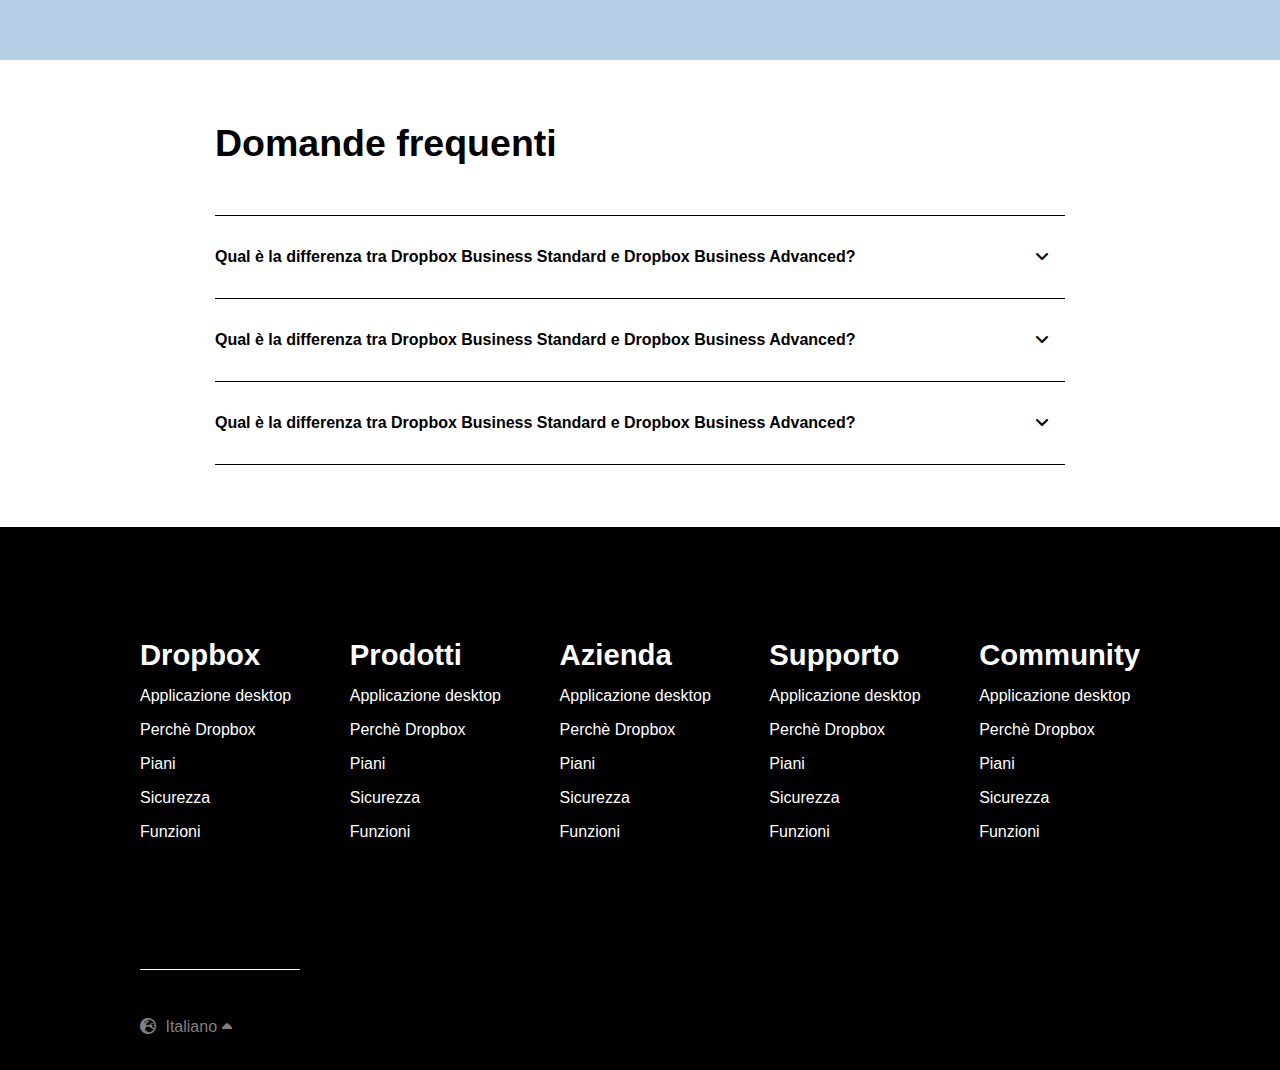
==== commit 97c4a8fa: "add question and footer link hover effect" ====
--- a/bonus.html
+++ b/bonus.html
@@ -102,11 +102,19 @@
                     <h2>Trova il piano business che fa per te</h2>
                 </div>
 
-                <div class="section-radio">
-                    <input type="radio" name="billing">
+                <div class="section-radio d-flex">
+                    <div class="radio-input default">
+                        <div class="radio-input blue-radio d-flex">
+                            <div class="radio-input white-radio"></div>
+                        </div>
+                    </div>
                     <span>Fatturazione mensile</span>
 
-                    <input type="radio" name="billing">
+                    <div class="radio-input default">
+                        <div class="radio-input blue-radio d-flex">
+                            <div class="radio-input white-radio"></div>
+                        </div>
+                    </div>
                     <span>Fatturazione annuale</span>
                 </div>
 
@@ -647,27 +655,50 @@
                 </div>
 
                 <div class="question-container">
-                    <div class="question d-flex">
-                        <p><strong>Qual è la differenza tra Dropbox Business Standard e Dropbox Business Advanced?</strong></p>
-                        <div class="small-arrow">
-                            <i class="fa-solid fa-angle-down"></i>
-                        </div>
-                    </div>
-
-                    <div class="question d-flex">
-                        <p><strong>Qual è la differenza tra Dropbox Business Standard e Dropbox Business Advanced?</strong></p>
-                        <div class="small-arrow">
-                            <i class="fa-solid fa-angle-down"></i>
-                        </div>
-                    </div>
-
-                    <div class="question d-flex">
-                        <p><strong>Qual è la differenza tra Dropbox Business Standard e Dropbox Business Advanced?</strong></p>
-                        <div class="small-arrow">
-                            <i class="fa-solid fa-angle-down"></i>
-                        </div>
-                    </div>
-                    
+                    <div class="question">
+                        <div class="question-hover  d-flex">
+                            <p><strong>Qual è la differenza tra Dropbox Business Standard e Dropbox Business Advanced?</strong></p>
+
+                            <div class="small-arrow">
+                                <i class="fa-solid fa-angle-down"></i>
+                                <i class="fa-solid fa-angle-up"></i>
+                            </div>
+                        </div>
+
+                        <div class="answer">
+                            <p>Lorem ipsum dolor sit amet, consectetur adipisicing elit. Officia praesentium vero, minus aspernatur cumque, eveniet deserunt nihil, expedita voluptatem ad voluptate repellat. Cupiditate quae officiis nemo officia quod, sequi nihil?</p>
+                        </div>
+                    </div>
+
+                    <div class="question">
+                        <div class="question-hover  d-flex">
+                            <p><strong>Qual è la differenza tra Dropbox Business Standard e Dropbox Business Advanced?</strong></p>
+
+                            <div class="small-arrow">
+                                <i class="fa-solid fa-angle-down"></i>
+                                <i class="fa-solid fa-angle-up"></i>
+                            </div>
+                        </div>
+
+                        <div class="answer">
+                            <p>Lorem ipsum dolor sit amet, consectetur adipisicing elit. Officia praesentium vero, minus aspernatur cumque, eveniet deserunt nihil, expedita voluptatem ad voluptate repellat. Cupiditate quae officiis nemo officia quod, sequi nihil?</p>
+                        </div>
+                    </div>
+
+                    <div class="question">
+                        <div class="question-hover  d-flex">
+                            <p><strong>Qual è la differenza tra Dropbox Business Standard e Dropbox Business Advanced?</strong></p>
+
+                            <div class="small-arrow">
+                                <i class="fa-solid fa-angle-down"></i>
+                                <i class="fa-solid fa-angle-up"></i>
+                            </div>
+                        </div>
+
+                        <div class="answer">
+                            <p>Lorem ipsum dolor sit amet, consectetur adipisicing elit. Officia praesentium vero, minus aspernatur cumque, eveniet deserunt nihil, expedita voluptatem ad voluptate repellat. Cupiditate quae officiis nemo officia quod, sequi nihil?</p>
+                        </div>
+                    </div>
                 </div>
             </div>
         </div>
--- a/css/bonus.css
+++ b/css/bonus.css
@@ -1,3 +1,76 @@
 .blue-button:hover {
     background-color: #527bf7;
+}
+
+.white-button:hover {
+    color: grey;
+}
+
+.radio-input {
+    border-radius: 50%;
+}
+
+.default {
+    width: 20px;
+    height: 20px;
+    border: 1px solid lightgrey;
+    margin-right: 5px;
+}
+
+.blue-radio {
+    display: none;
+    width: 20px;
+    height: 20px;
+    background-color: blue;
+    justify-content: center;
+    align-items: center;
+    margin-right: 5px;
+}
+
+.white-radio {
+    display: none;
+    background-color: white;
+    width: 10px;
+    height: 10px;
+}
+
+.radio-input:hover {
+    border: none;
+}
+
+.radio-input:hover .blue-radio{
+    display: flex;
+}
+
+.radio-input:hover .white-radio{
+    display: block;
+}
+
+.question-hover {
+    justify-content: space-between;
+}
+
+.fa-angle-up {
+    display: none
+}
+
+.answer {
+    padding-top: 2rem;
+    display: none;
+}
+
+.question:hover .answer {
+    display: block;
+}
+
+.question:hover .fa-angle-down {
+    display: none;
+}
+
+.question:hover .fa-angle-up {
+    display: block;
+}
+
+.foot-col a:hover {
+    text-decoration: underline;
 }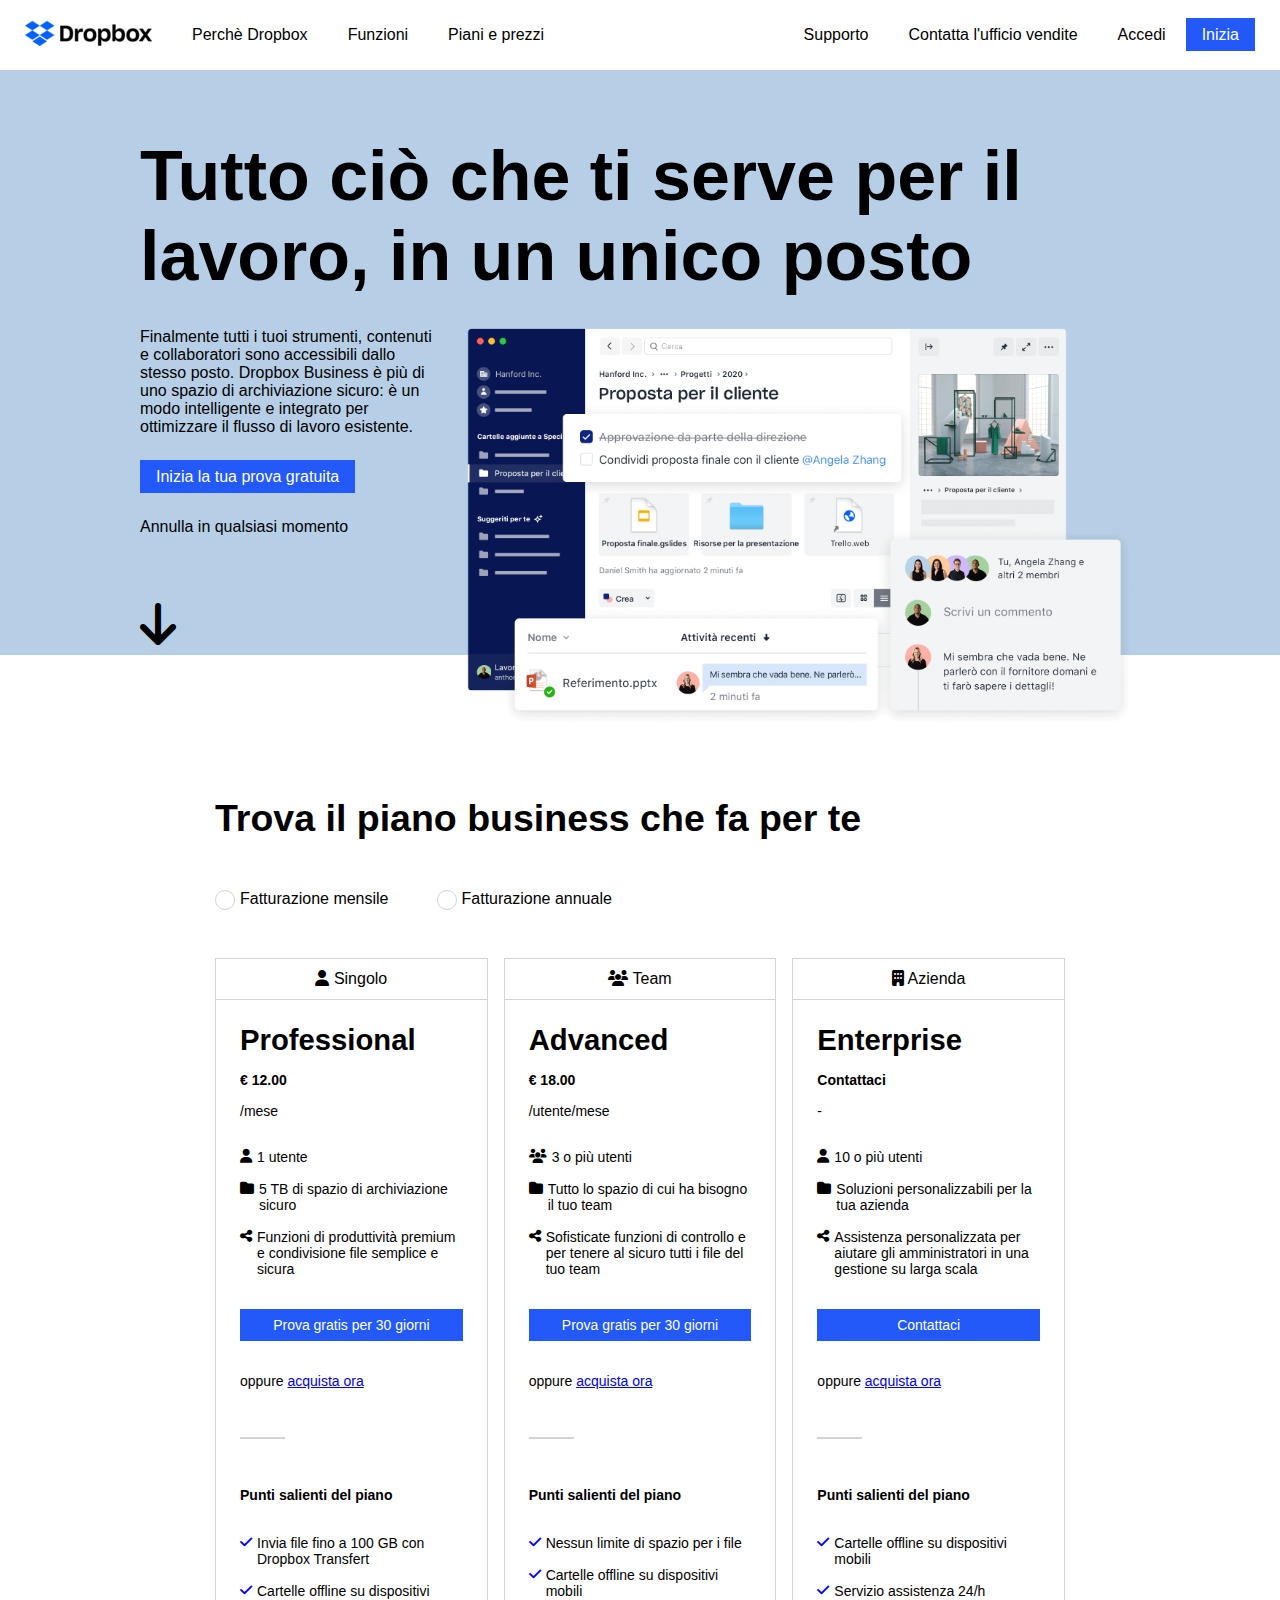
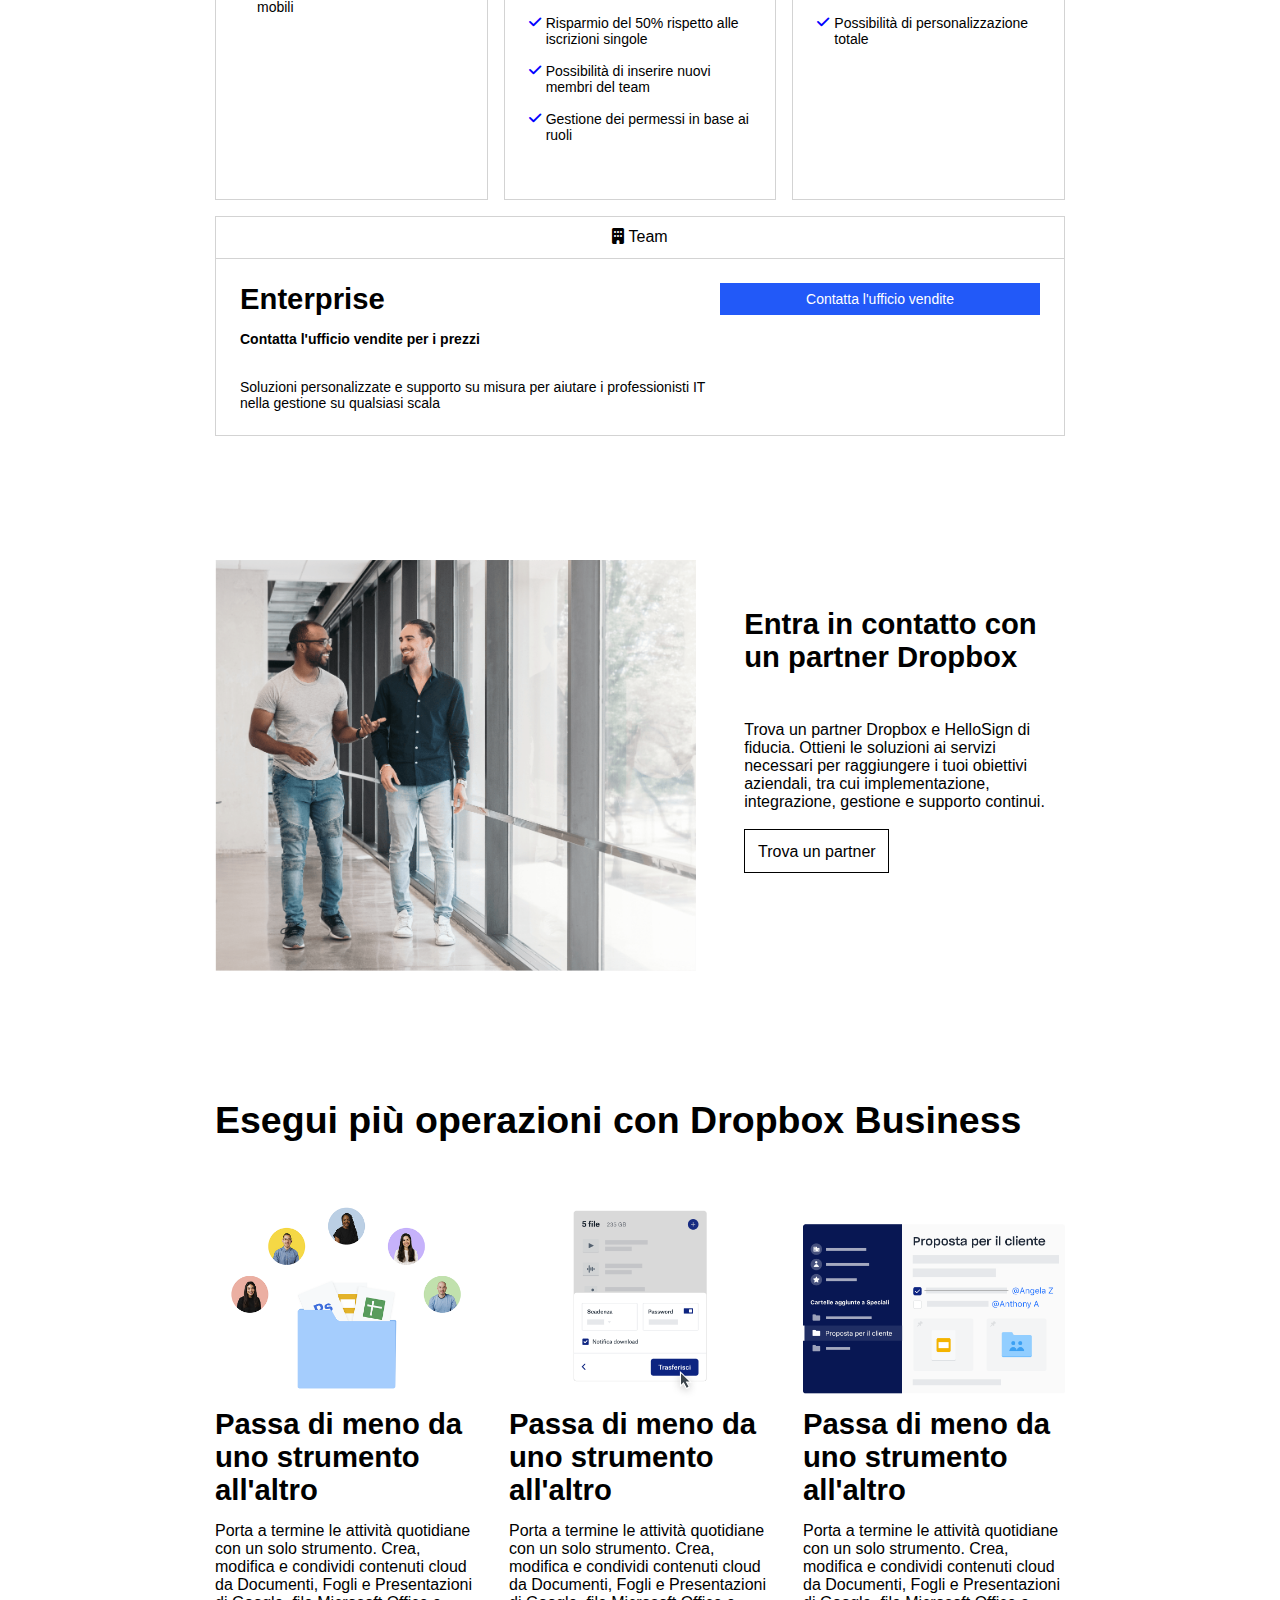
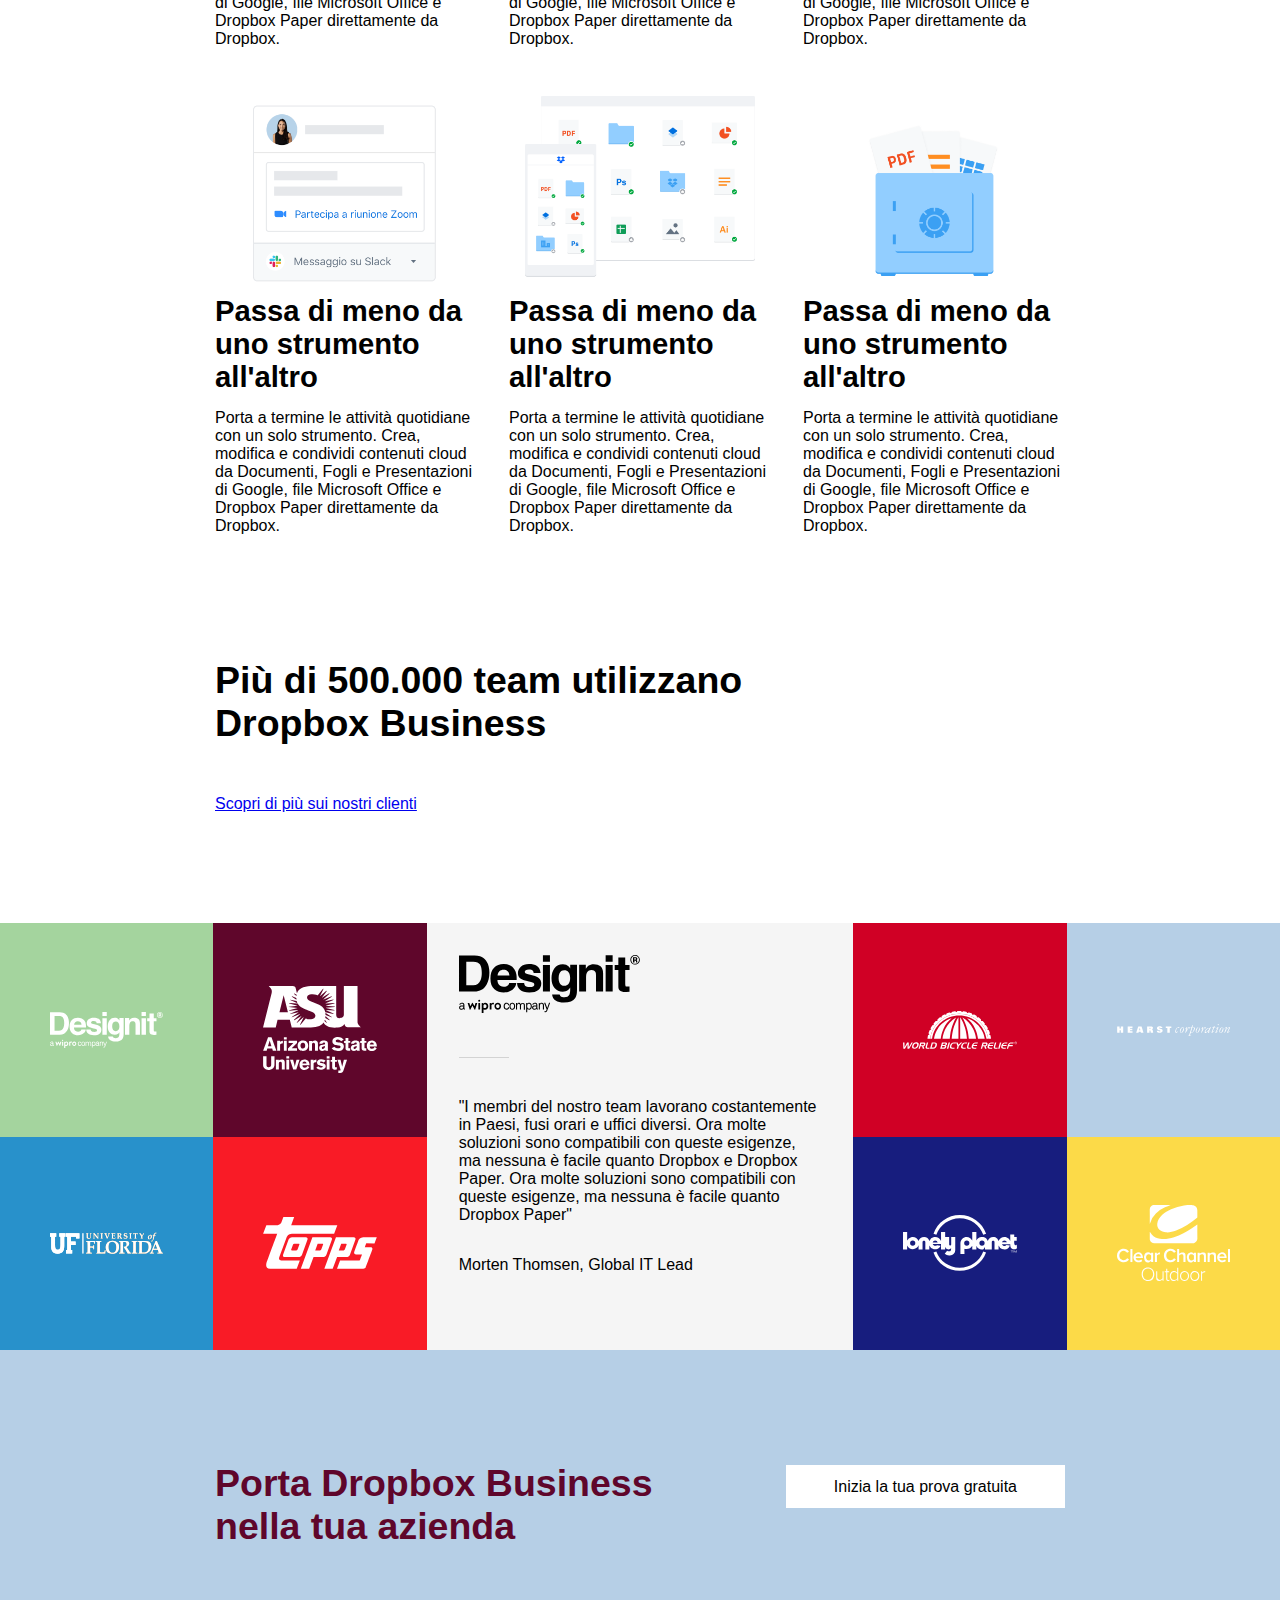
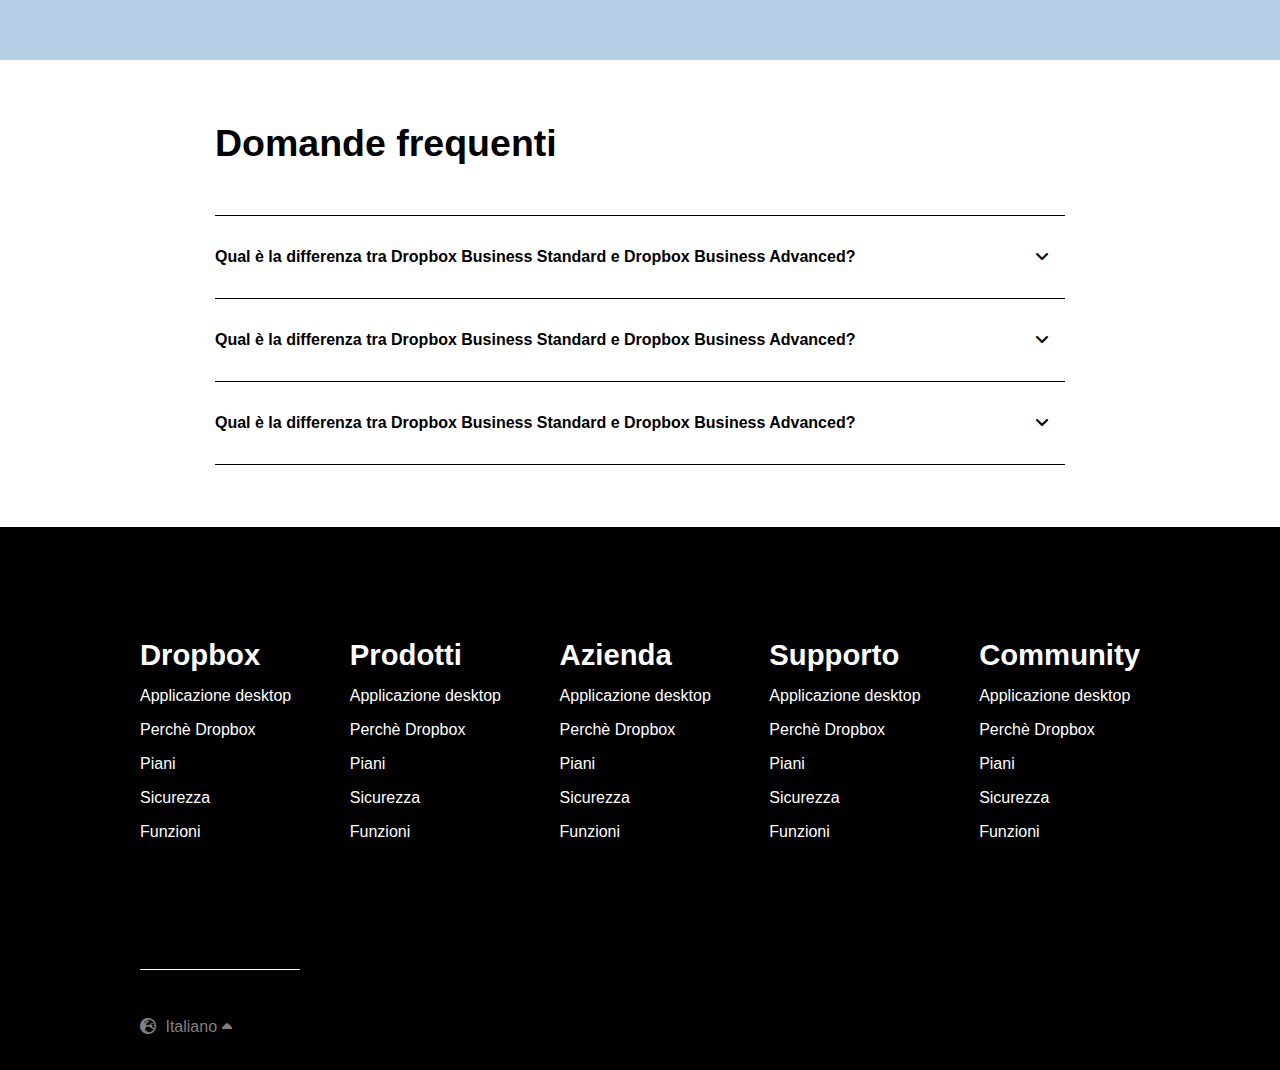
==== commit 3870dc6b: "add border header link hover" ====
--- a/bonus.html
+++ b/bonus.html
@@ -9,7 +9,7 @@
     <link rel="stylesheet" href="https://cdnjs.cloudflare.com/ajax/libs/font-awesome/6.1.1/css/all.min.css">
     <link rel="stylesheet" href="css/style.css">
     <link rel="stylesheet" href="css/bonus.css">
-    <title>Dropbox</title>
+    <title>Dropbox bonus</title>
 </head>
 
 <body>
@@ -592,23 +592,25 @@
 
             <div class="col">
                 <div class="info-partner">
-                    <img src="img/designit.svg" alt="">
-
-                    <div class="info-rule"></div>
-
-                    <p>"I membri del nostro team lavorano costantemente in Paesi, fusi orari e
-                        uffici diversi. Ora molte soluzioni sono compatibili con queste esigenze,
-                        ma nessuna è facile quanto Dropbox e Dropbox Paper. Ora molte
-                        soluzioni sono compatibili con queste esigenze, ma nessuna è facile
-                        quanto Dropbox Paper"
-                    </p>
-
-                    <span>Morten Thomsen, Global IT Lead</span>
-                </div>
-
-                
-            </div>
-
+                    <div class="green-col">
+                        <div class="designit-info">
+                            <img src="img/designit.svg" alt="">
+
+                            <div class="info-rule"></div>
+
+                            <p>"I membri del nostro team lavorano costantemente in Paesi, fusi orari e
+                                uffici diversi. Ora molte soluzioni sono compatibili con queste esigenze,
+                                ma nessuna è facile quanto Dropbox e Dropbox Paper. Ora molte
+                                soluzioni sono compatibili con queste esigenze, ma nessuna è facile
+                                quanto Dropbox Paper"
+                            </p>
+
+                            <span>Morten Thomsen, Global IT Lead</span>
+                        </div>
+                    </div>
+                </div>
+            </div>
+            
             <div class="col partners-col">
                 <div class="partners-grid d-flex wrap">
                     <div class="partner d-flex darkred">
--- a/css/bonus.css
+++ b/css/bonus.css
@@ -1,3 +1,16 @@
+.header-container {
+    max-height: 70px;
+}
+
+.header-link li a {
+    padding: 26px 20px;
+}
+
+
+.header-link a:hover {
+    border-bottom: 3px solid blue;
+}
+
 .blue-button:hover {
     background-color: #527bf7;
 }
@@ -73,4 +86,44 @@
 
 .foot-col a:hover {
     text-decoration: underline;
+}
+
+.bord-lightgreen {
+    border: none;
+}
+
+.green.bord-lightgreen:hover {
+    border: 20px solid #D2EACE;
+}
+
+.brown:hover {
+    border: 20px solid #8a3057;
+}
+
+.ciano:hover {
+    border: 20px solid #6bb1d6;
+}
+
+.red:hover {
+    border: 20px solid #f57077;
+}
+
+.darkred:hover {
+    border: 20px solid #c4566a;
+}
+
+.partner.bg-blue:hover {
+    border: 20px solid #d8e7f5;
+}
+
+.blue:hover {
+    border: 20px solid #3c419e;
+}
+
+.yellow:hover {
+    border: 20px solid #fdea96;
+}
+
+.col-default {
+    display: none;
 }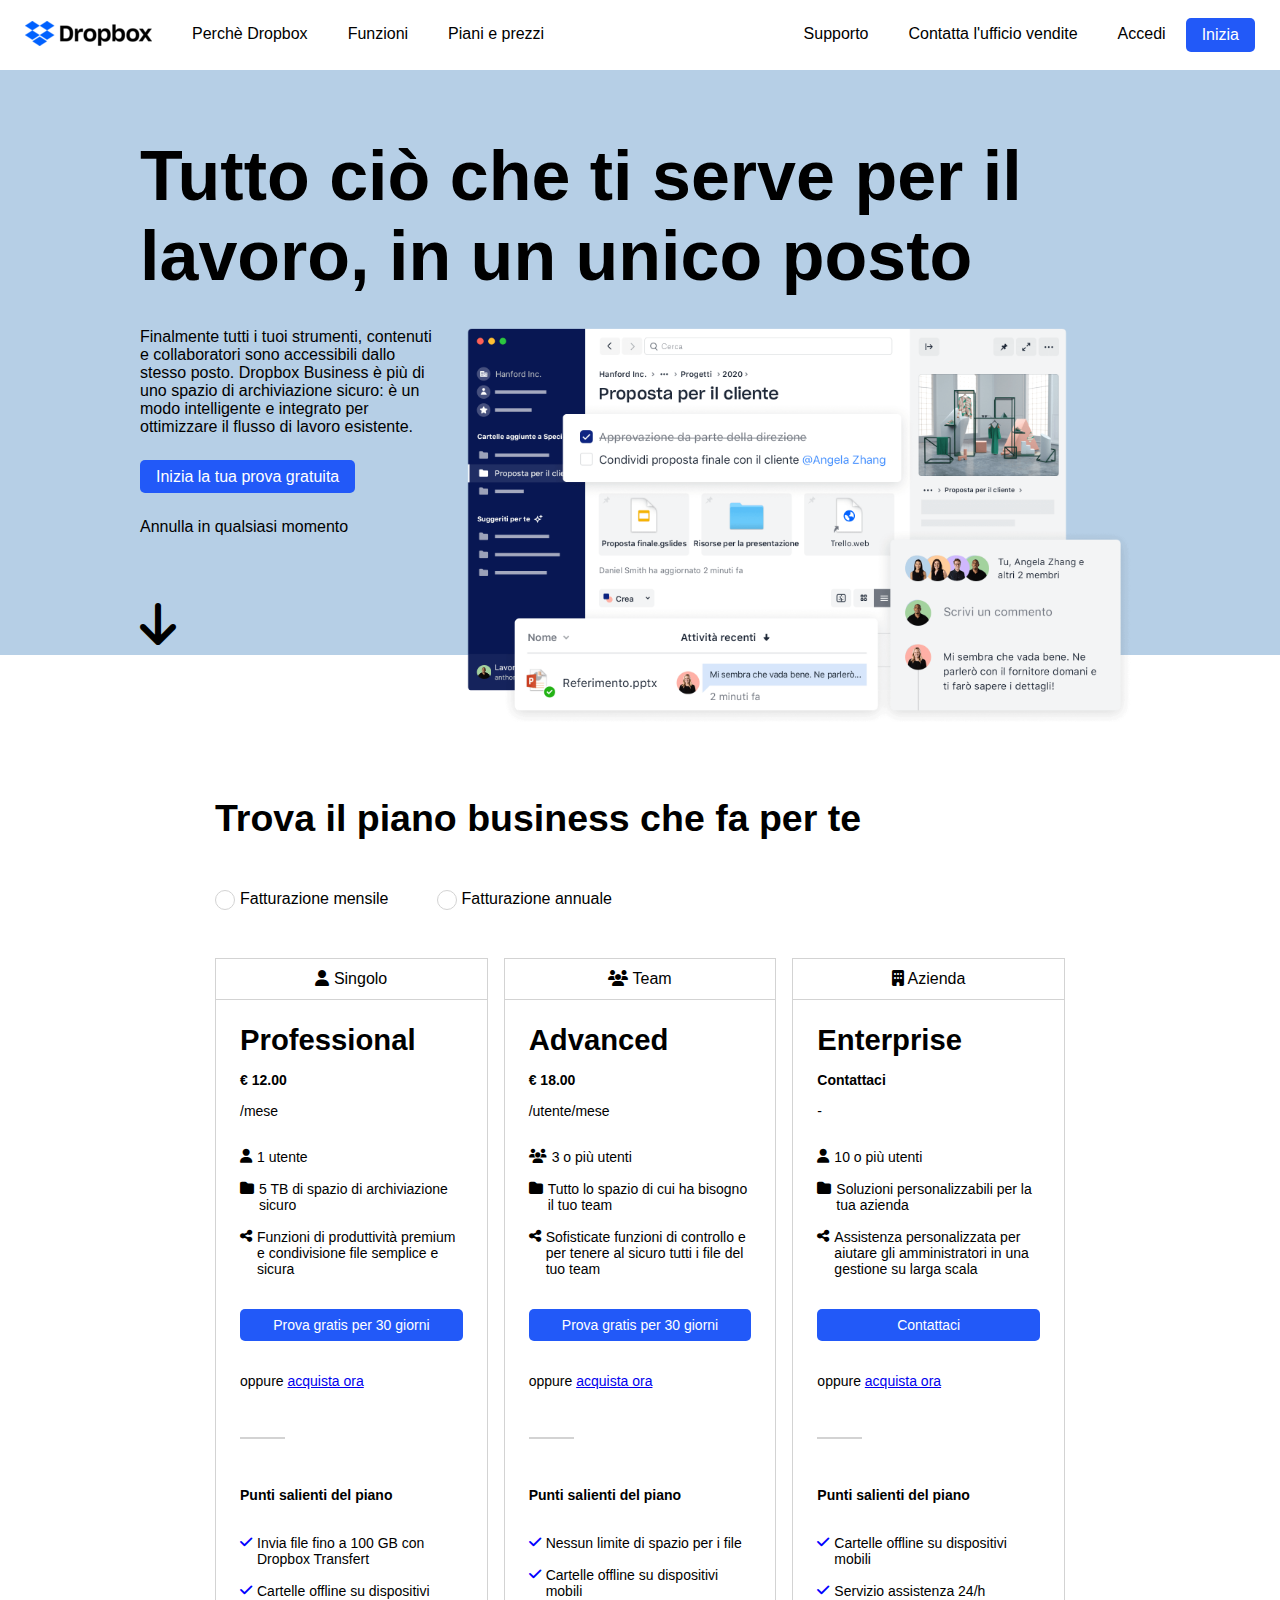
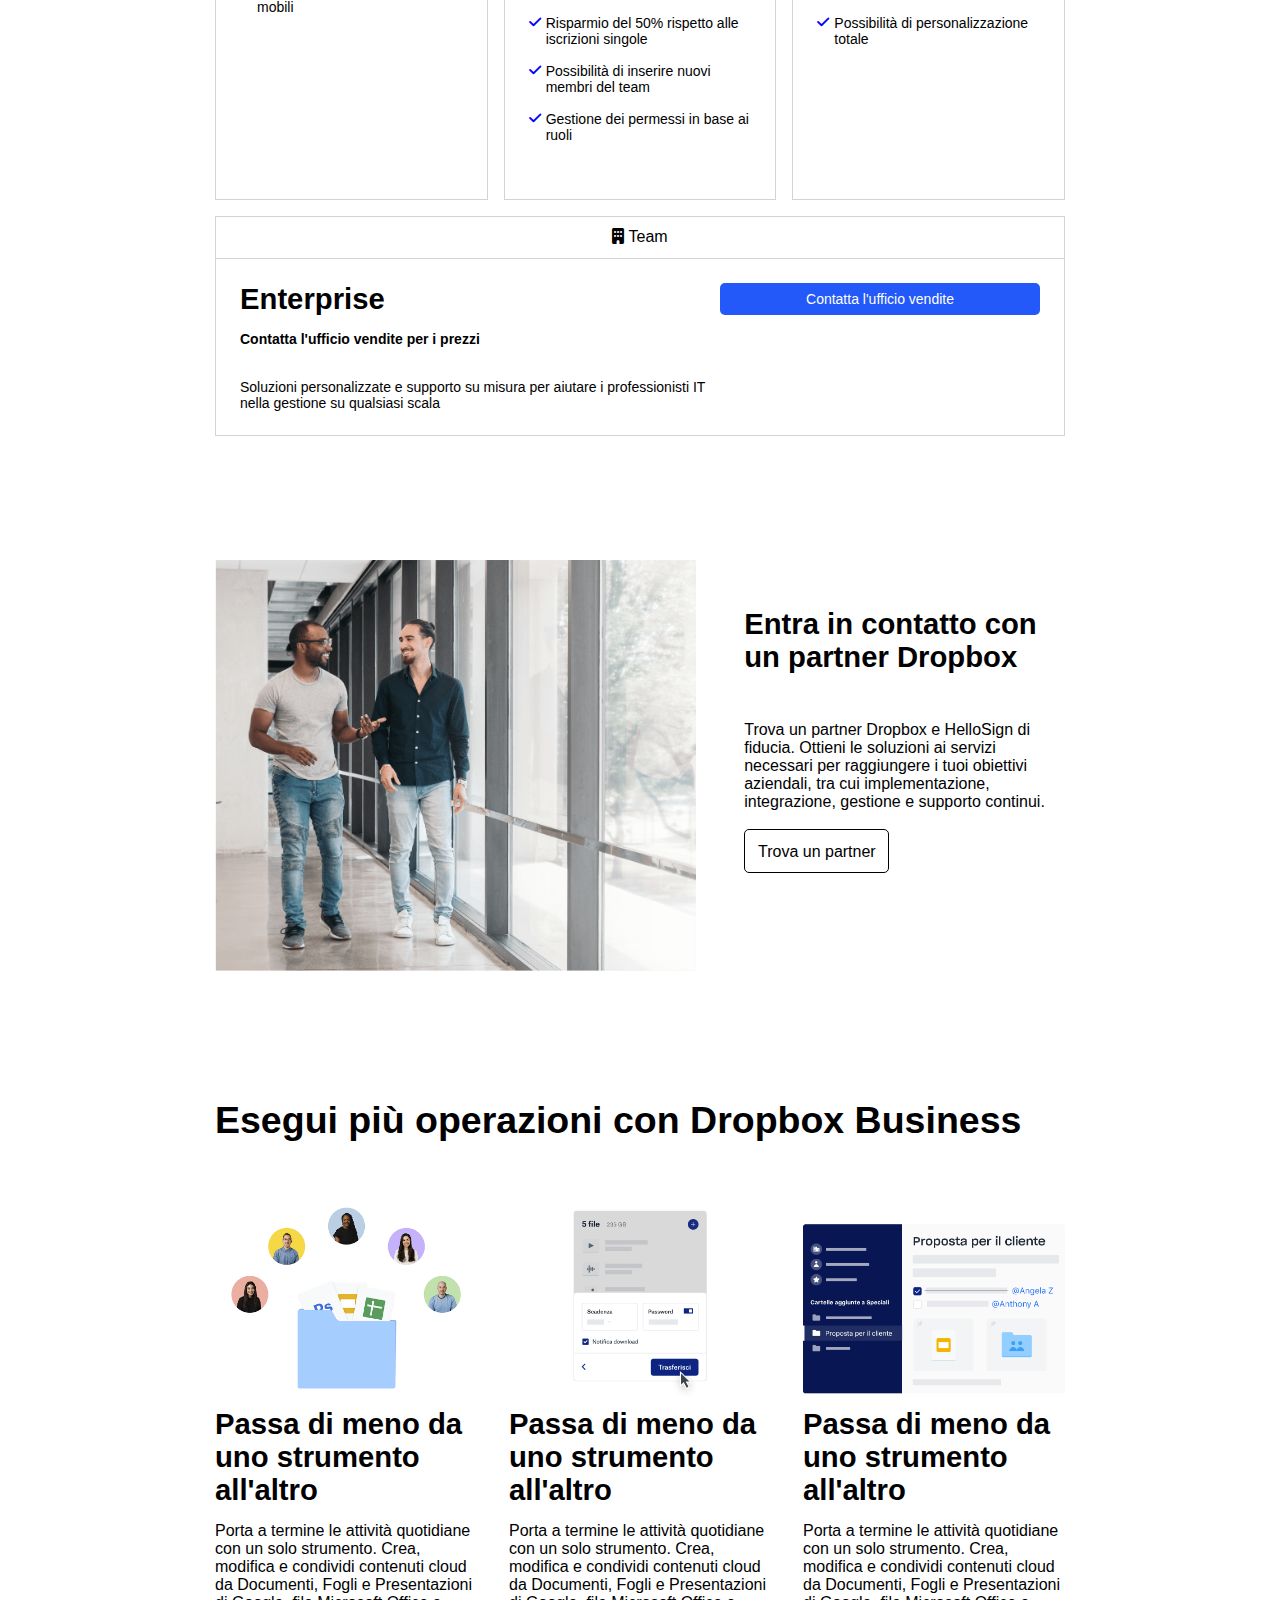
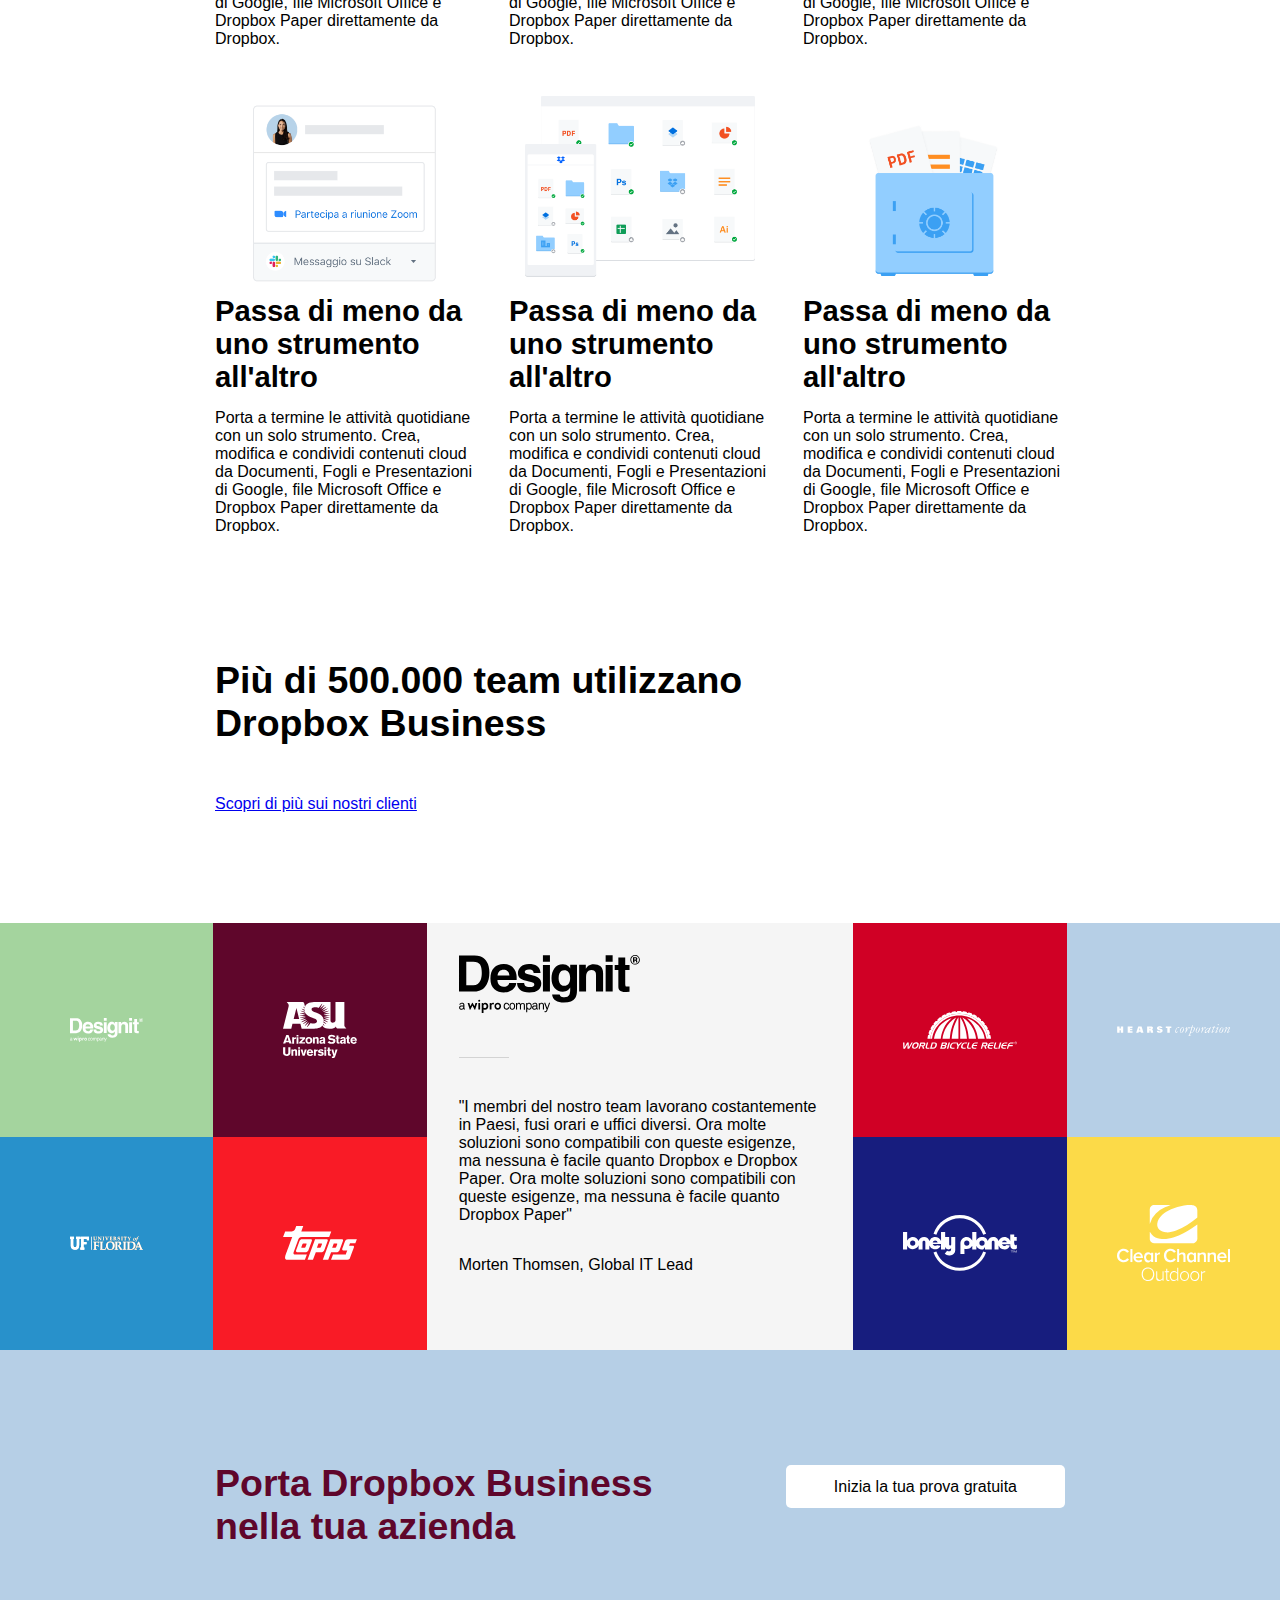
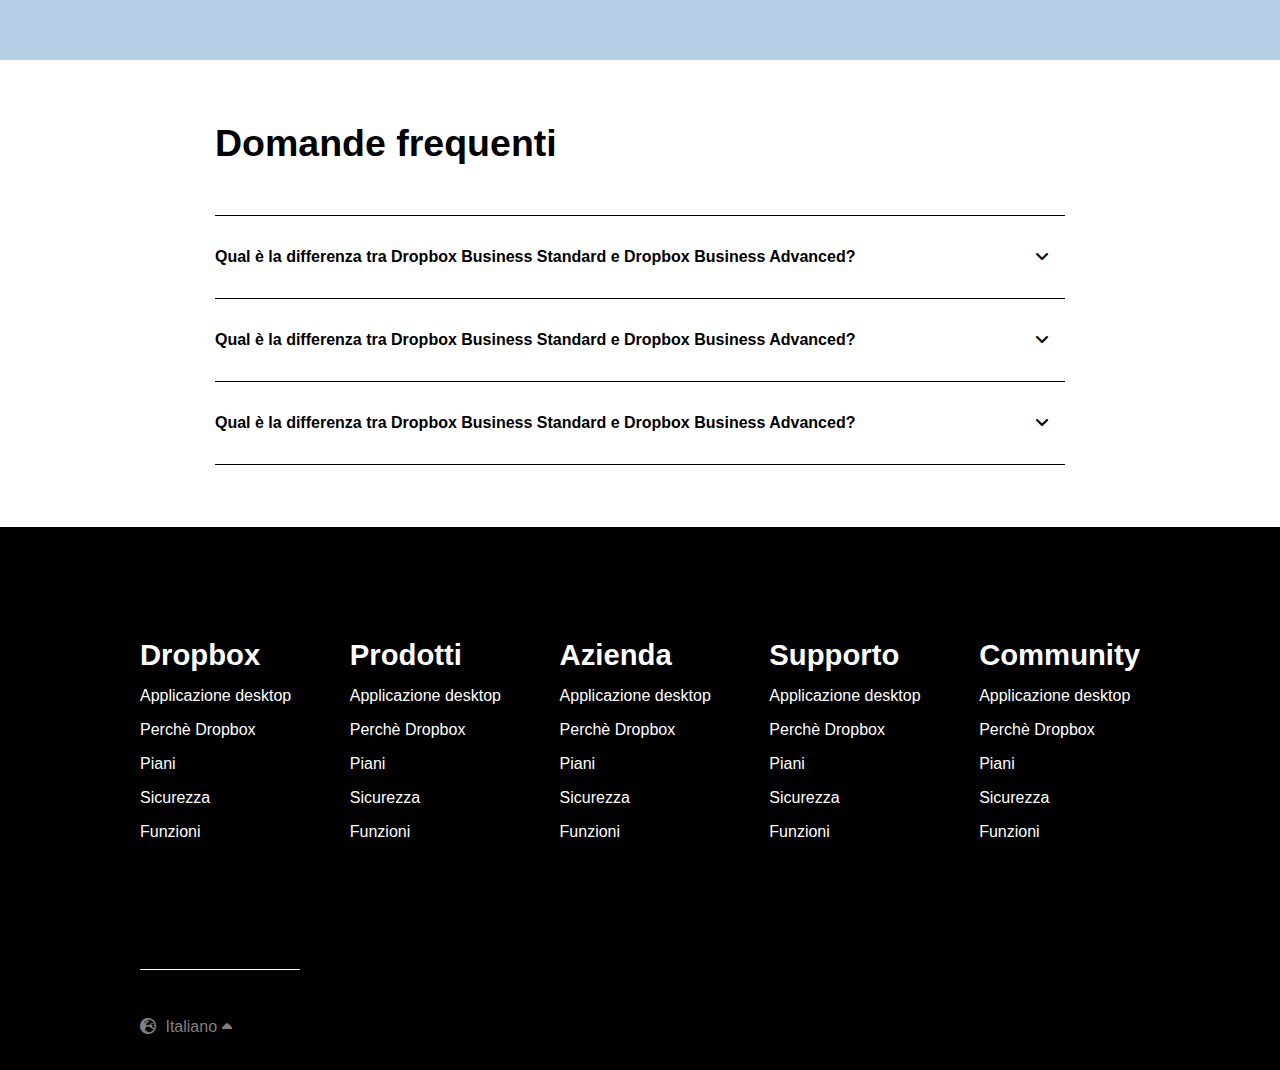
==== commit 8f99385f: "add some effects" ====
--- a/bonus.html
+++ b/bonus.html
@@ -23,14 +23,17 @@
                     <ul class="d-flex">
                         <li>
                             <a href="#">Perchè Dropbox</a>
+                            <div class="underline"></div>
                         </li>
 
                         <li>
                             <a href="#">Funzioni</a>
+                            <div class="underline"></div>
                         </li>
 
                         <li>
                             <a href="#">Piani e prezzi</a>
+                            <div class="underline"></div>
                         </li>
                     </ul>
                 </div>
@@ -41,14 +44,17 @@
                     <ul class="d-flex">
                         <li>
                             <a href="#">Supporto</a>
+                            <div class="underline"></div>
                         </li>
 
                         <li>
                             <a href="#">Contatta l'ufficio vendite</a>
+                            <div class="underline"></div>
                         </li>
 
                         <li>
                             <a href="#">Accedi</a>
+                            <div class="underline"></div>
                         </li>
 
                         <li>
--- a/css/bonus.css
+++ b/css/bonus.css
@@ -1,22 +1,63 @@
 .header-container {
+    padding: 0 25px;
     max-height: 70px;
+}
+
+.header-content-left {
+    padding: 0;
+}
+
+.header-link ul {
+    align-items: center;
 }
 
 .header-link li a {
     padding: 26px 20px;
+    display: inline-block;
 }
 
+li .underline {
+    background-color: blue;
+    width: 0%;
+    height: 3px;
+}
 
-.header-link a:hover {
-    border-bottom: 3px solid blue;
+.header-link a:hover + .underline {
+    animation-name: link-underline;
+    animation-duration: .3s;
+    animation-fill-mode: forwards;
+}
+
+@keyframes link-underline {
+    0% {
+        width: 0%;
+    }
+
+    100% {
+        width: 100%;
+    }
+}
+
+.white-button {
+    border-radius: 5px;
+    transition: border-radius .3s;
+}
+
+.white-button:hover {
+    border-radius: 15px;
+    color: grey;
+
+}
+
+.blue-button {
+    border-radius: 5px;
+    transition: background-color .3s;
+    transition: border-radius .3s;
 }
 
 .blue-button:hover {
     background-color: #527bf7;
-}
-
-.white-button:hover {
-    color: grey;
+    border-radius: 15px;
 }
 
 .radio-input {
@@ -88,20 +129,32 @@
     text-decoration: underline;
 }
 
-.bord-lightgreen {
-    border: none;
+.green.bord-lightgreen{
+    border: 20px solid #A4D49E;
 }
 
 .green.bord-lightgreen:hover {
     border: 20px solid #D2EACE;
 }
 
+.brown {
+    border: 20px solid #5F062B;
+}
+
 .brown:hover {
     border: 20px solid #8a3057;
 }
 
+.ciano {
+    border: 20px solid #2891CB;
+}
+
 .ciano:hover {
     border: 20px solid #6bb1d6;
+}
+
+.red {
+    border: 20px solid #F91B26;
 }
 
 .red:hover {
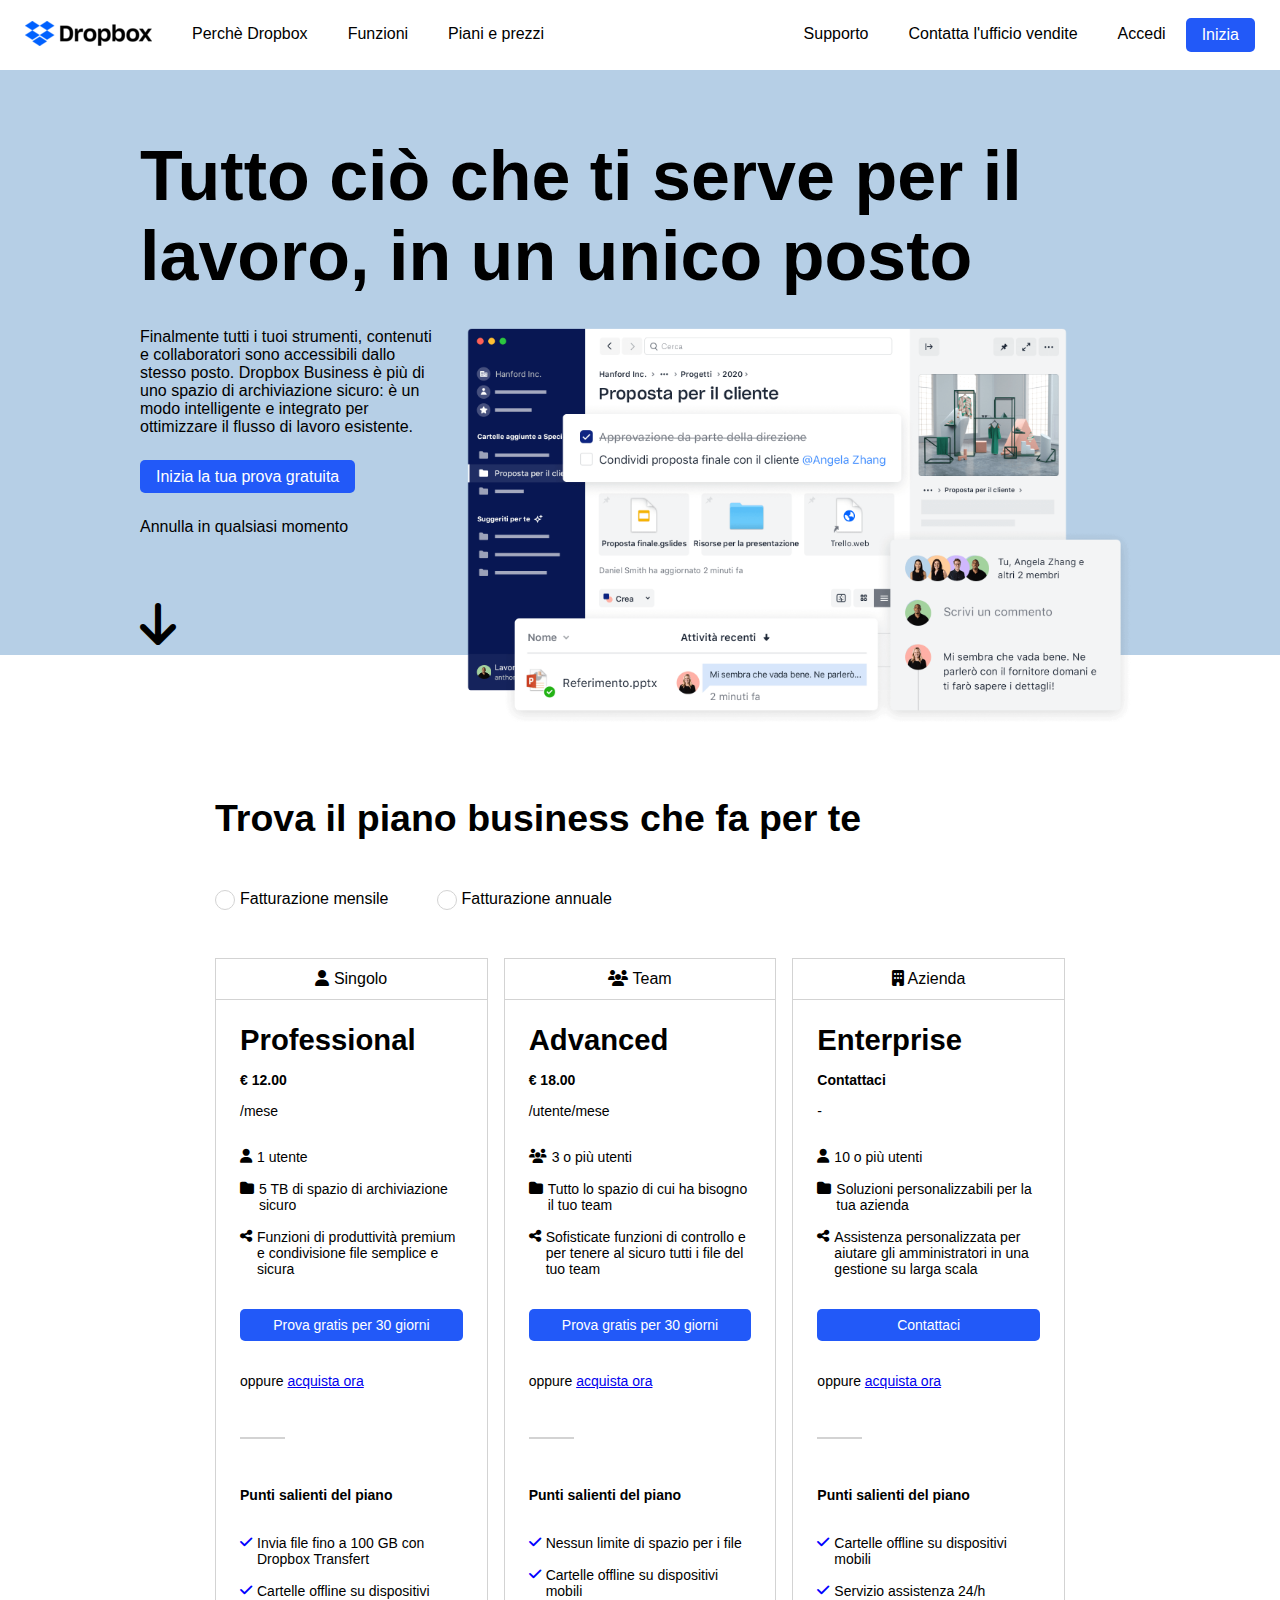
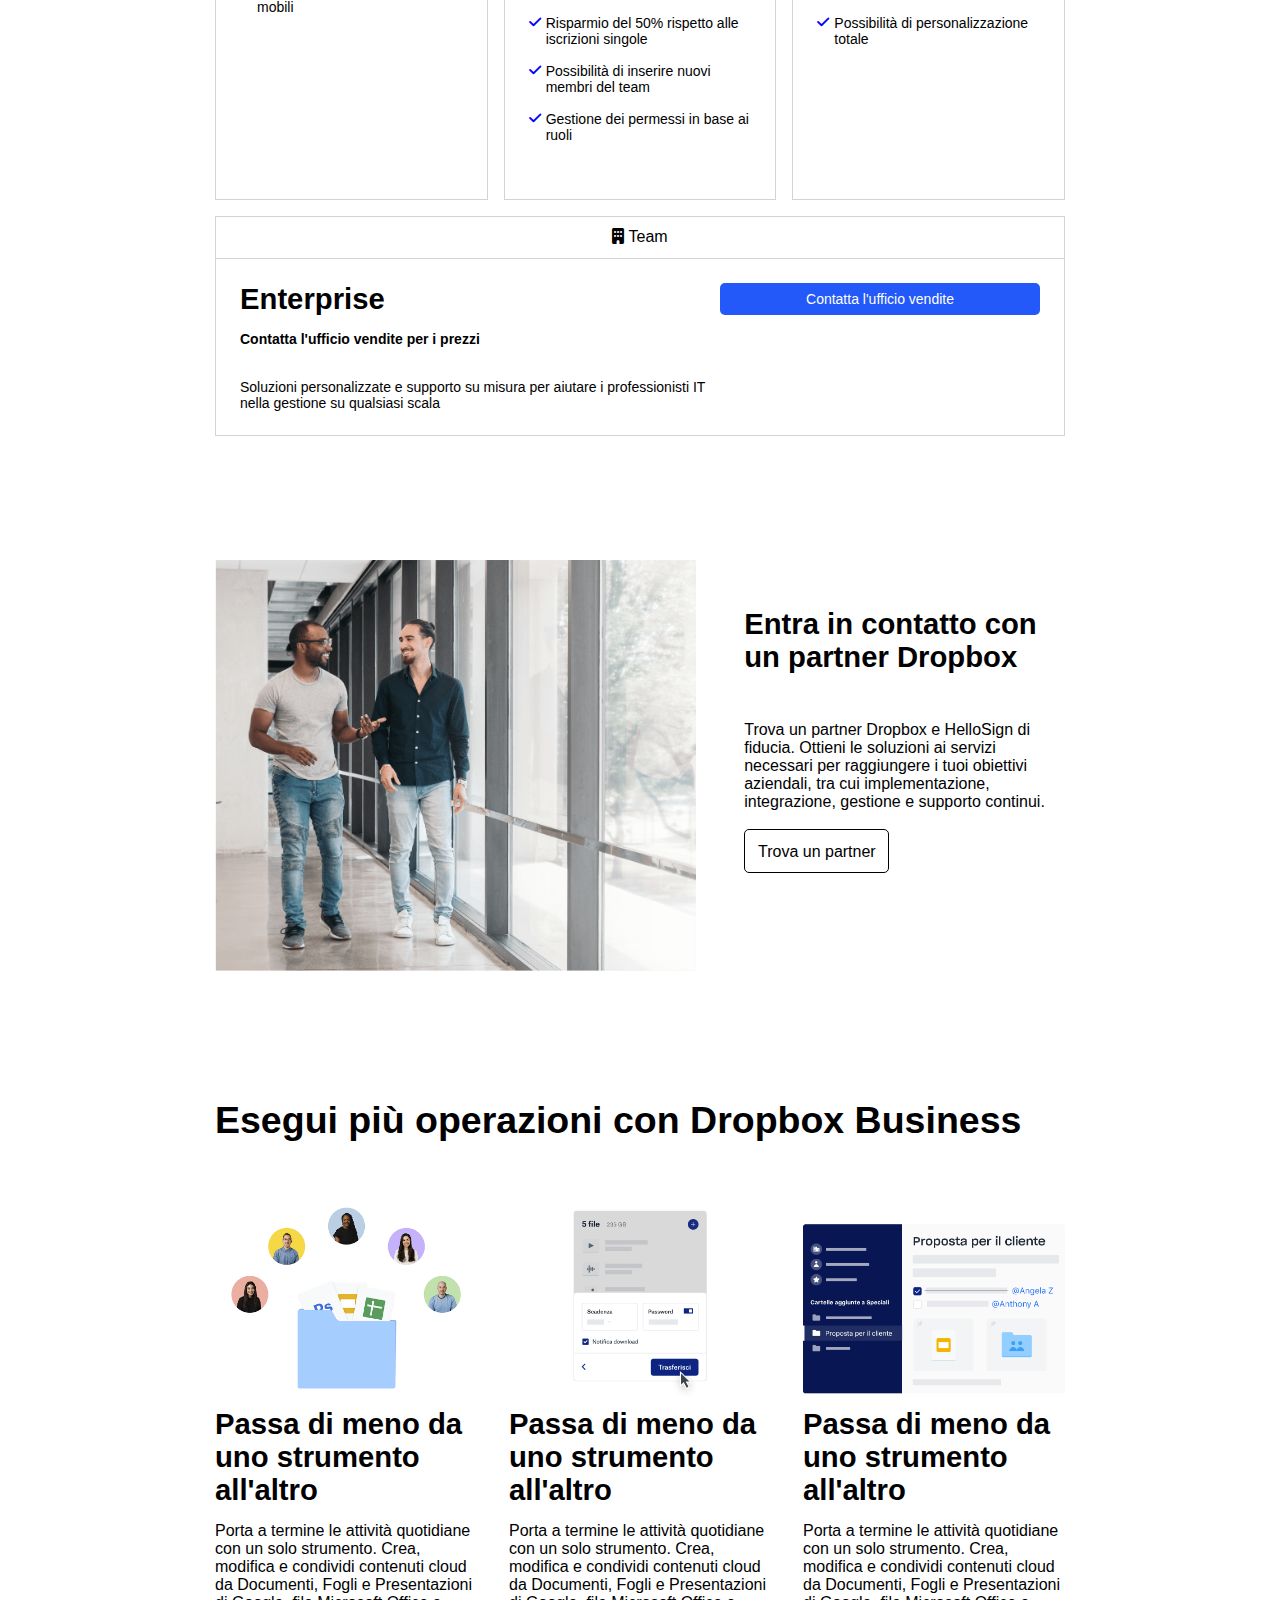
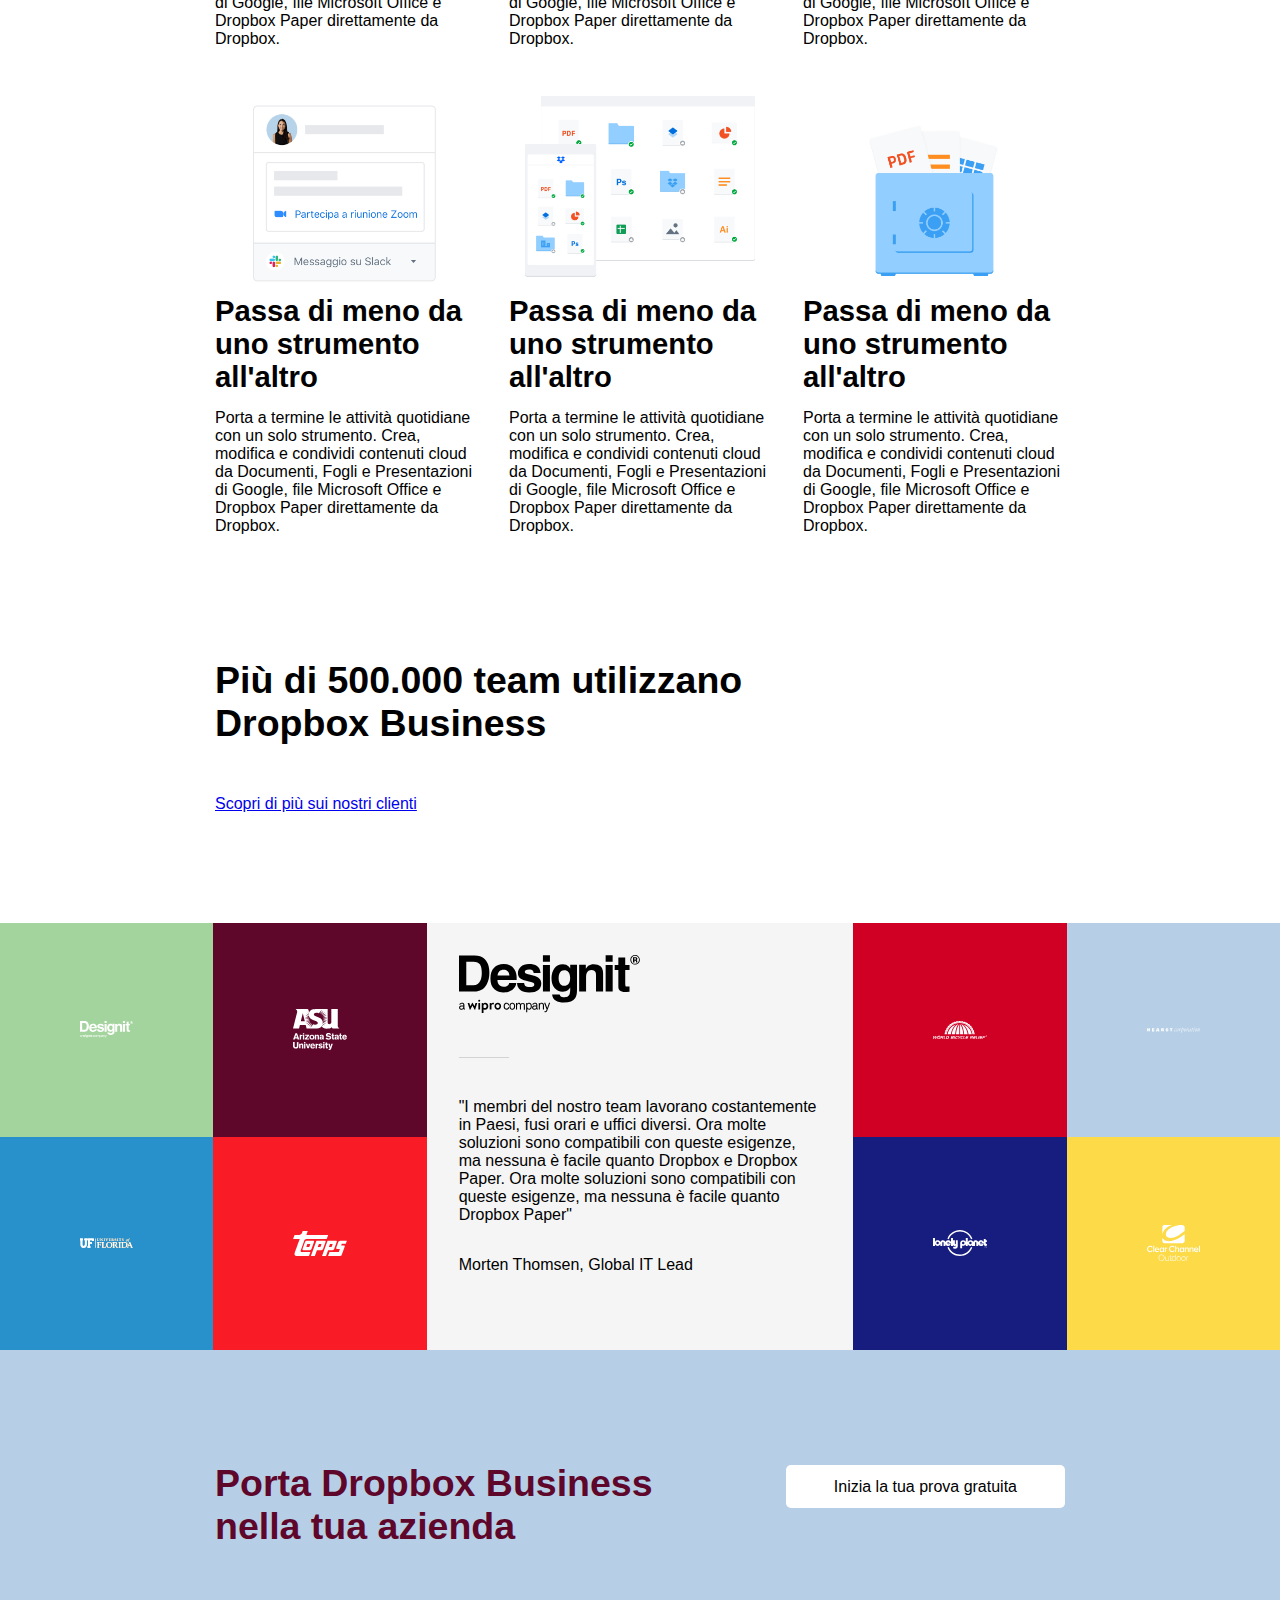
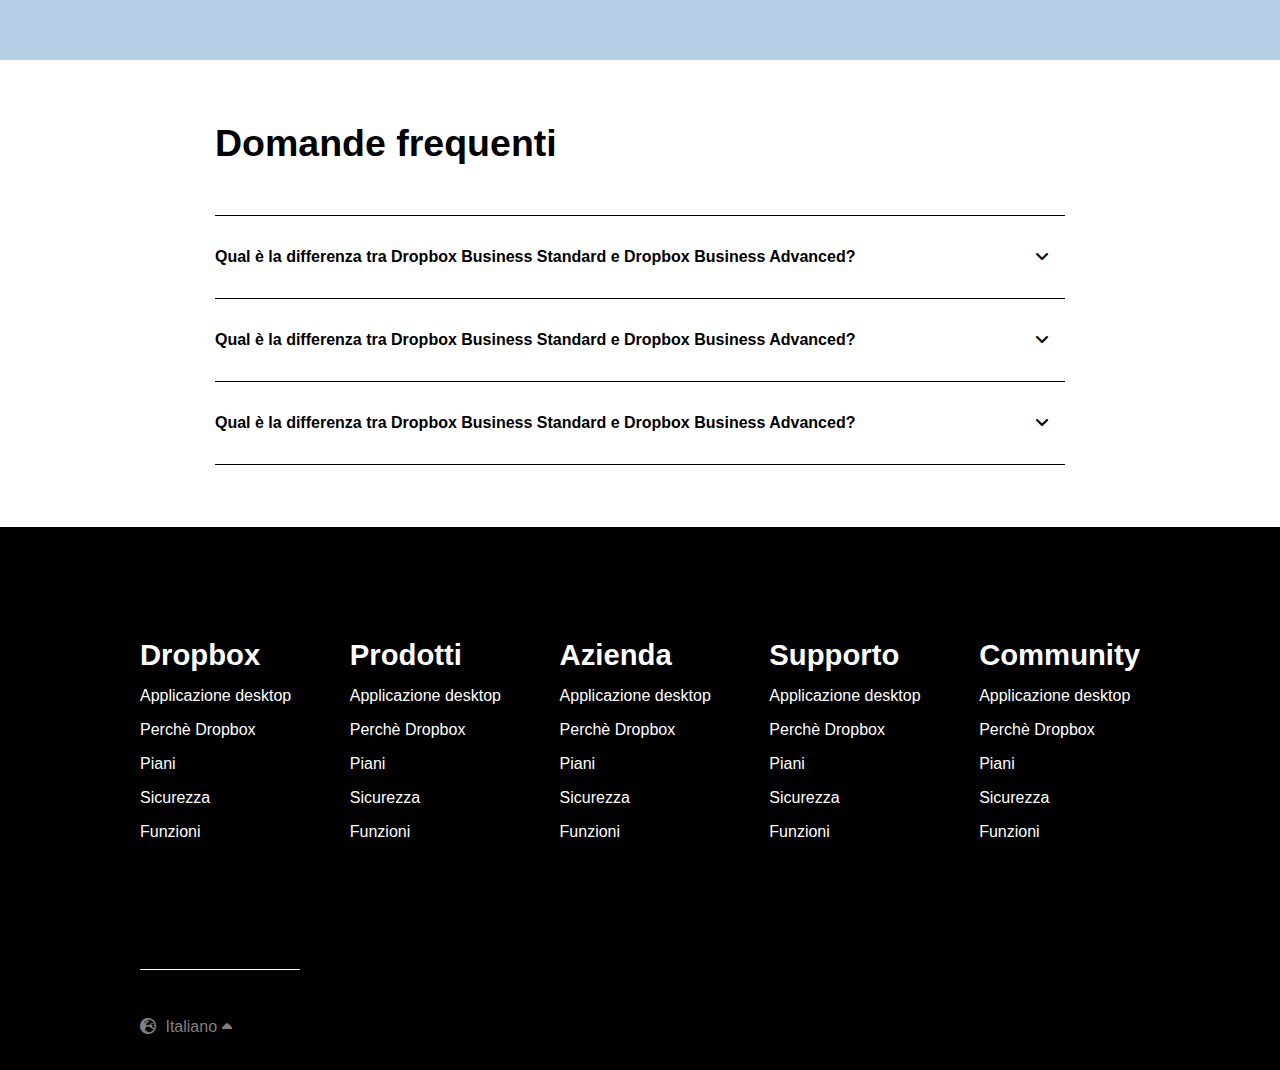
==== commit 2543dda1: "question section animation and adjustment" ====
--- a/bonus.html
+++ b/bonus.html
@@ -664,7 +664,7 @@
 
                 <div class="question-container">
                     <div class="question">
-                        <div class="question-hover  d-flex">
+                        <div class="question-box  d-flex">
                             <p><strong>Qual è la differenza tra Dropbox Business Standard e Dropbox Business Advanced?</strong></p>
 
                             <div class="small-arrow">
@@ -679,7 +679,7 @@
                     </div>
 
                     <div class="question">
-                        <div class="question-hover  d-flex">
+                        <div class="question-box  d-flex">
                             <p><strong>Qual è la differenza tra Dropbox Business Standard e Dropbox Business Advanced?</strong></p>
 
                             <div class="small-arrow">
@@ -694,7 +694,7 @@
                     </div>
 
                     <div class="question">
-                        <div class="question-hover  d-flex">
+                        <div class="question-box  d-flex">
                             <p><strong>Qual è la differenza tra Dropbox Business Standard e Dropbox Business Advanced?</strong></p>
 
                             <div class="small-arrow">
--- a/css/bonus.css
+++ b/css/bonus.css
@@ -59,6 +59,8 @@
     background-color: #527bf7;
     border-radius: 15px;
 }
+
+
 
 .radio-input {
     border-radius: 50%;
@@ -100,8 +102,16 @@
     display: block;
 }
 
-.question-hover {
+.question {
+    padding: 0;
+    position: relative;
+    transition: padding-bottom .3s;
+}
+
+.question-box {
     justify-content: space-between;
+    padding: 2rem 0;
+    background-color: white;
 }
 
 .fa-angle-up {
@@ -109,72 +119,107 @@
 }
 
 .answer {
-    padding-top: 2rem;
-    display: none;
+    position: absolute;
+    top: 0px;
+    z-index: -2;
+    transition: top .6s;
+}
+
+.question:hover {
+    padding-bottom: 100px;
 }
 
 .question:hover .answer {
+    top: 100px;
+}
+
+.question:hover .fa-angle-down {
+    animation-name: arrow-rotate;
+    animation-duration: .3s;
+    animation-timing-function: linear;
+    animation-fill-mode: forwards;
+}
+
+@keyframes arrow-rotate {
+    0% {
+        transform: rotate(0deg);
+    }
+
+    100% {
+        transform: rotate(180deg);
+    }
+}
+
+/* .question:hover .fa-angle-up {
     display: block;
-}
-
-.question:hover .fa-angle-down {
-    display: none;
-}
-
-.question:hover .fa-angle-up {
-    display: block;
-}
+} */
 
 .foot-col a:hover {
     text-decoration: underline;
 }
 
 .green.bord-lightgreen{
-    border: 20px solid #A4D49E;
+    border: 30px solid #A4D49E;
 }
 
 .green.bord-lightgreen:hover {
-    border: 20px solid #D2EACE;
+    border: 30px solid #D2EACE;
 }
 
 .brown {
-    border: 20px solid #5F062B;
+    border: 30px solid #5F062B;
 }
 
 .brown:hover {
-    border: 20px solid #8a3057;
+    border: 30px solid #8a3057;
 }
 
 .ciano {
-    border: 20px solid #2891CB;
+    border: 30px solid #2891CB;
 }
 
 .ciano:hover {
-    border: 20px solid #6bb1d6;
+    border: 30px solid #6bb1d6;
 }
 
 .red {
-    border: 20px solid #F91B26;
+    border: 30px solid #F91B26;
 }
 
 .red:hover {
-    border: 20px solid #f57077;
+    border: 30px solid #f57077;
+}
+
+.darkred {
+    border: 30px solid #D00025;
 }
 
 .darkred:hover {
-    border: 20px solid #c4566a;
+    border: 30px solid #c4566a;
+}
+
+.partner.bg-blue {
+    border: 30px solid #B6CFE6;
 }
 
 .partner.bg-blue:hover {
-    border: 20px solid #d8e7f5;
+    border: 30px solid #d8e7f5;
+}
+
+.blue {
+    border: 30px solid #171D7E;
 }
 
 .blue:hover {
-    border: 20px solid #3c419e;
+    border: 30px solid #3c419e;
+}
+
+.yellow {
+    border: 30px solid #FCDA48;
 }
 
 .yellow:hover {
-    border: 20px solid #fdea96;
+    border: 30px solid #fdea96;
 }
 
 .col-default {
